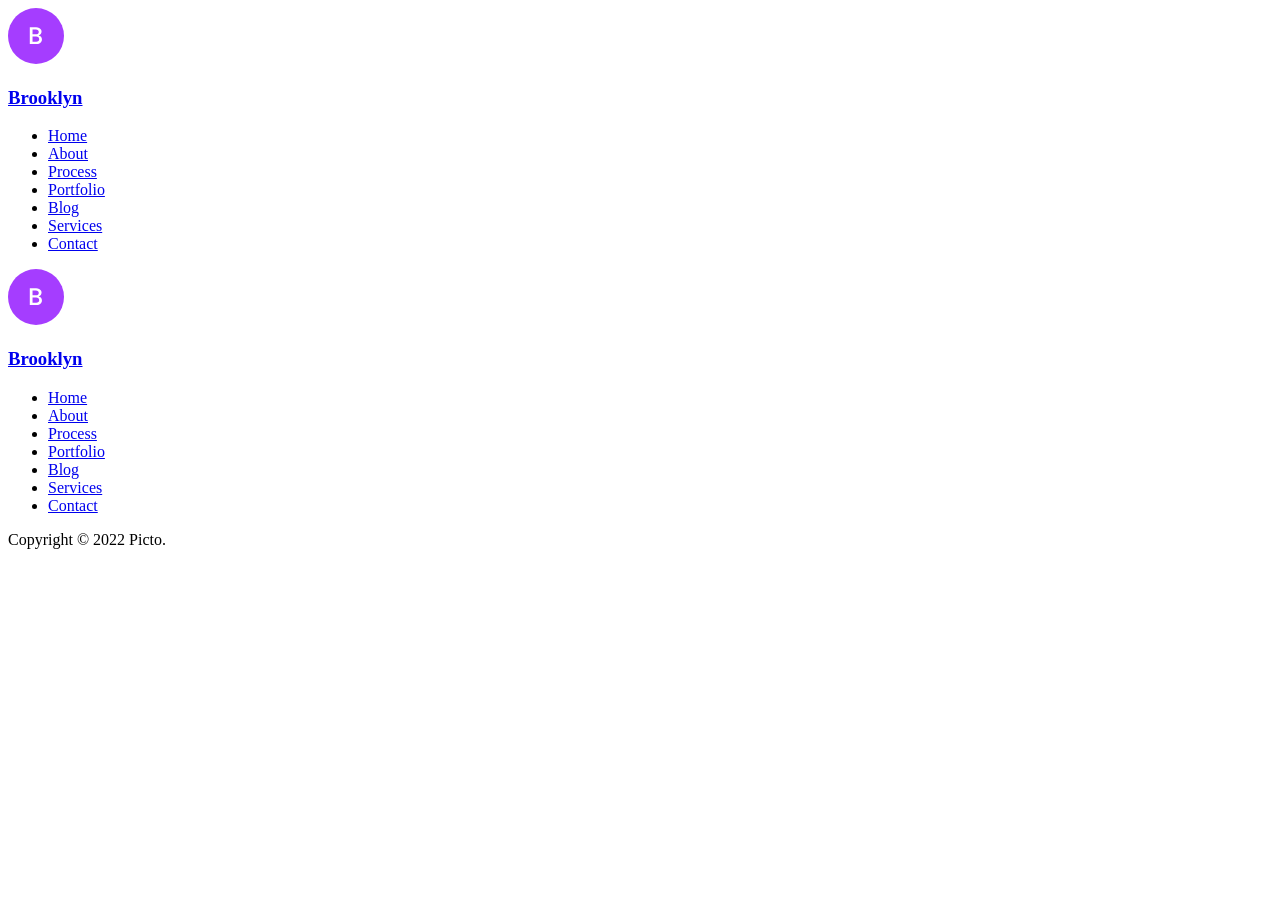
==== index.html @ 876b1310 "first commit" ====
<!DOCTYPE html>
<html lang="en">
<head>
  <meta charset="UTF-8">
  <meta name="viewport" content="width=device-width, initial-scale=1.0">
  <title>Document</title>
  <link rel="stylesheet" href="css/index.min.css">
</head>
<body>
  <header class="header">
  <div class="container">
    <div class="header__inner">
      <a class="logo" href="#">
        <img class="logo__img" src="images/logo.svg" alt="logo">
        <h3 class="logo__text">Brooklyn</h3>
      </a>
      <nav class="menu">
        <ul class="menu__list">

          <li class="menu__list-item"><a class="menu__list-link" href="#">Home</a>
          </li>
          <li class="menu__list-item"><a class="menu__list-link" href="#">About</a>
          </li>
          <li class="menu__list-item"><a class="menu__list-link" href="#">Process</a>
          </li>
          <li class="menu__list-item"><a class="menu__list-link" href="#">Portfolio</a>
          </li>
          <li class="menu__list-item"><a class="menu__list-link" href="#">Blog</a>
          </li>
          <li class="menu__list-item"><a class="menu__list-link" href="#">Services</a>
          </li>
          <li class="menu__list-item"><a class="menu__list-link" href="#">Contact</a>
          </li>
        </ul>
      </nav>

    </div>
  </div>
</header>
  <main>

  </main>

  <footer class="footer">
  <div class="container">
    <div class="footer__inner">
      <a class="logo" href="#">
        <img class="logo__img" src="images/logo.svg" alt="logo">
        <h3 class="logo__text">Brooklyn</h3>
      </a>
      <nav class="footer-menu">
        <!-- <button class="menu__btn">
            <span></span>
          </button> -->
        <ul class="footer-menu__list">
          <li class="footer-menu__list-item"><a class="footer-menu__list-link" href="#">Home</a>
          </li>
          <li class="footer-menu__list-item"><a class="footer-menu__list-link" href="#">About</a>
          </li>
          <li class="footer-menu__list-item"><a class="footer-menu__list-link" href="#">Process</a>
          </li>
          <li class="footer-menu__list-item"><a class="footer-menu__list-link" href="#">Portfolio</a>
          </li>
          <li class="footer-menu__list-item"><a class="footer-menu__list-link" href="#">Blog</a>
          </li>
          <li class="footer-menu__list-item"><a class="footer-menu__list-link" href="#">Services</a>
          </li>
          <li class="footer-menu__list-item"><a class="footer-menu__list-link" href="#">Contact</a>
          </li>
        </ul>
      </nav>
      <div class="user-nav">
        Copyright © 2022 Picto.
      </div>
    </div>
  </div>
</footer>

  <script src="js/main.min.js"></script>
</body>
</html>
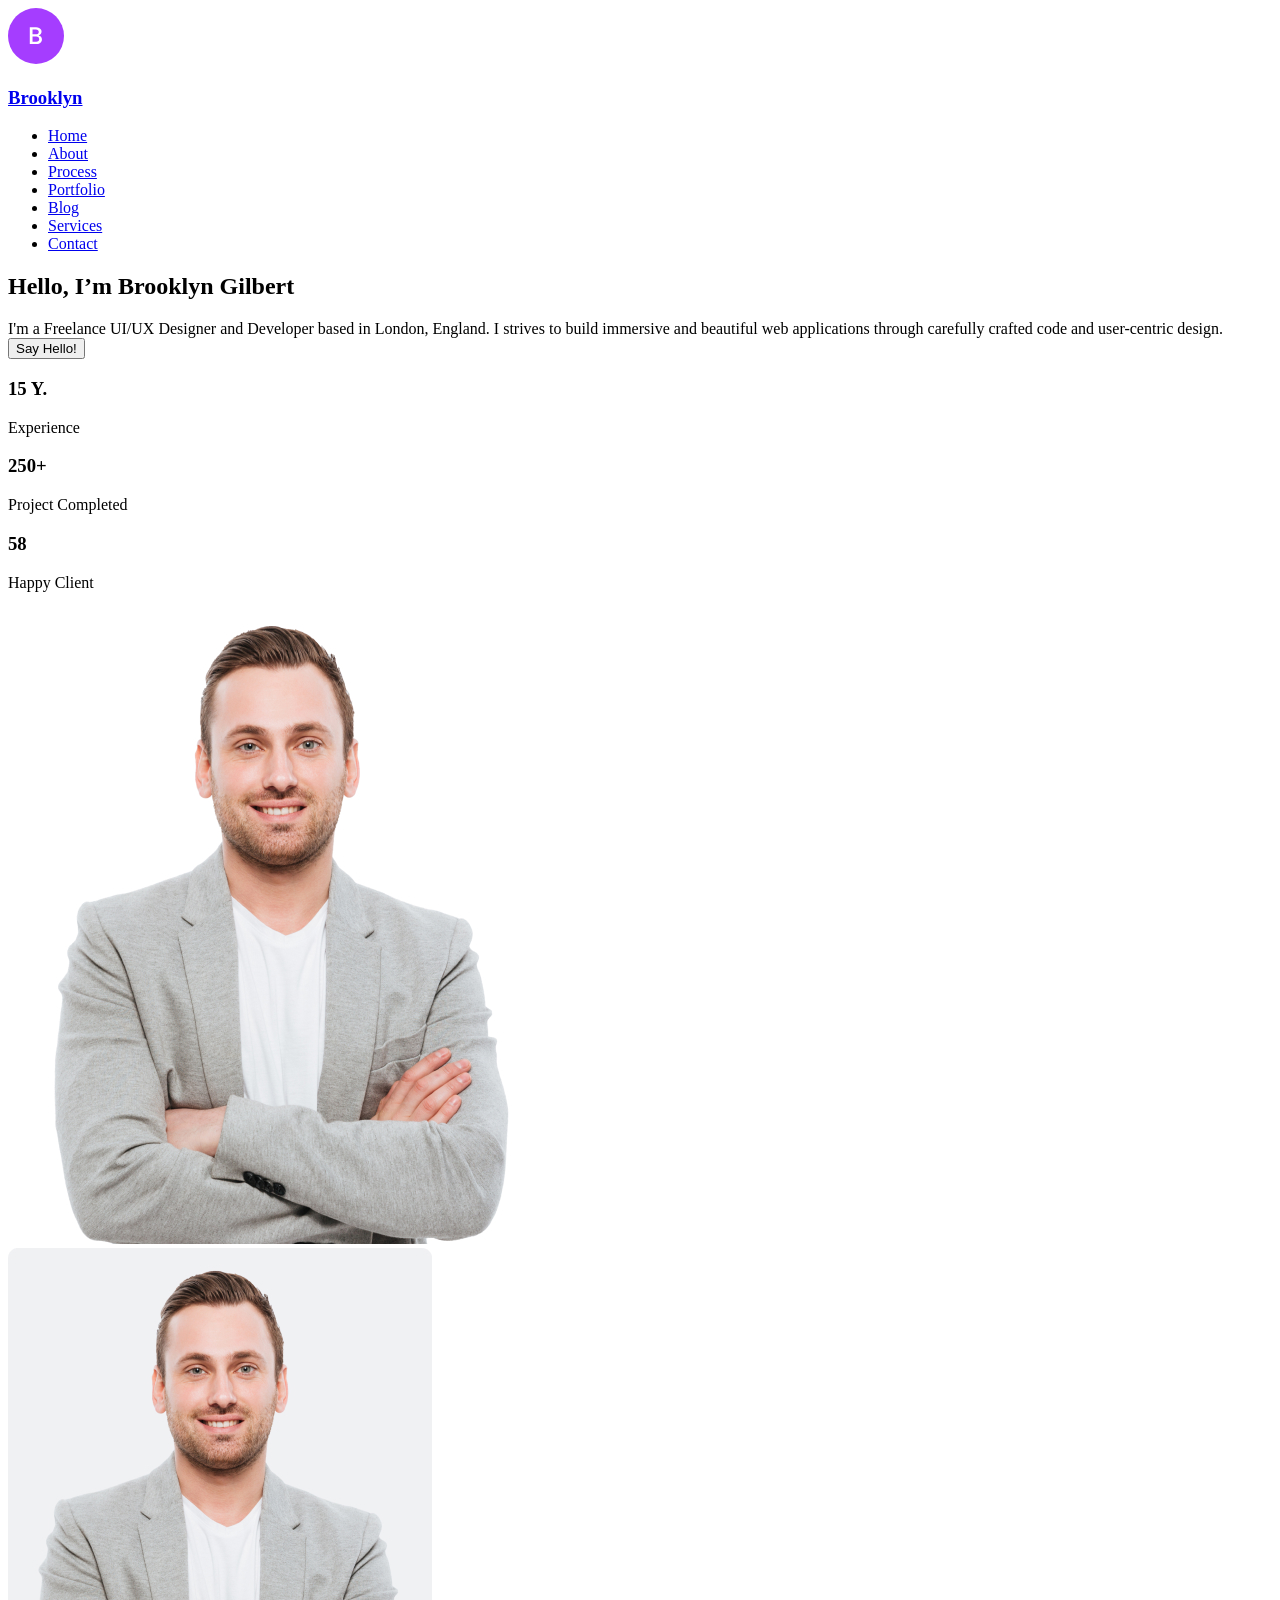
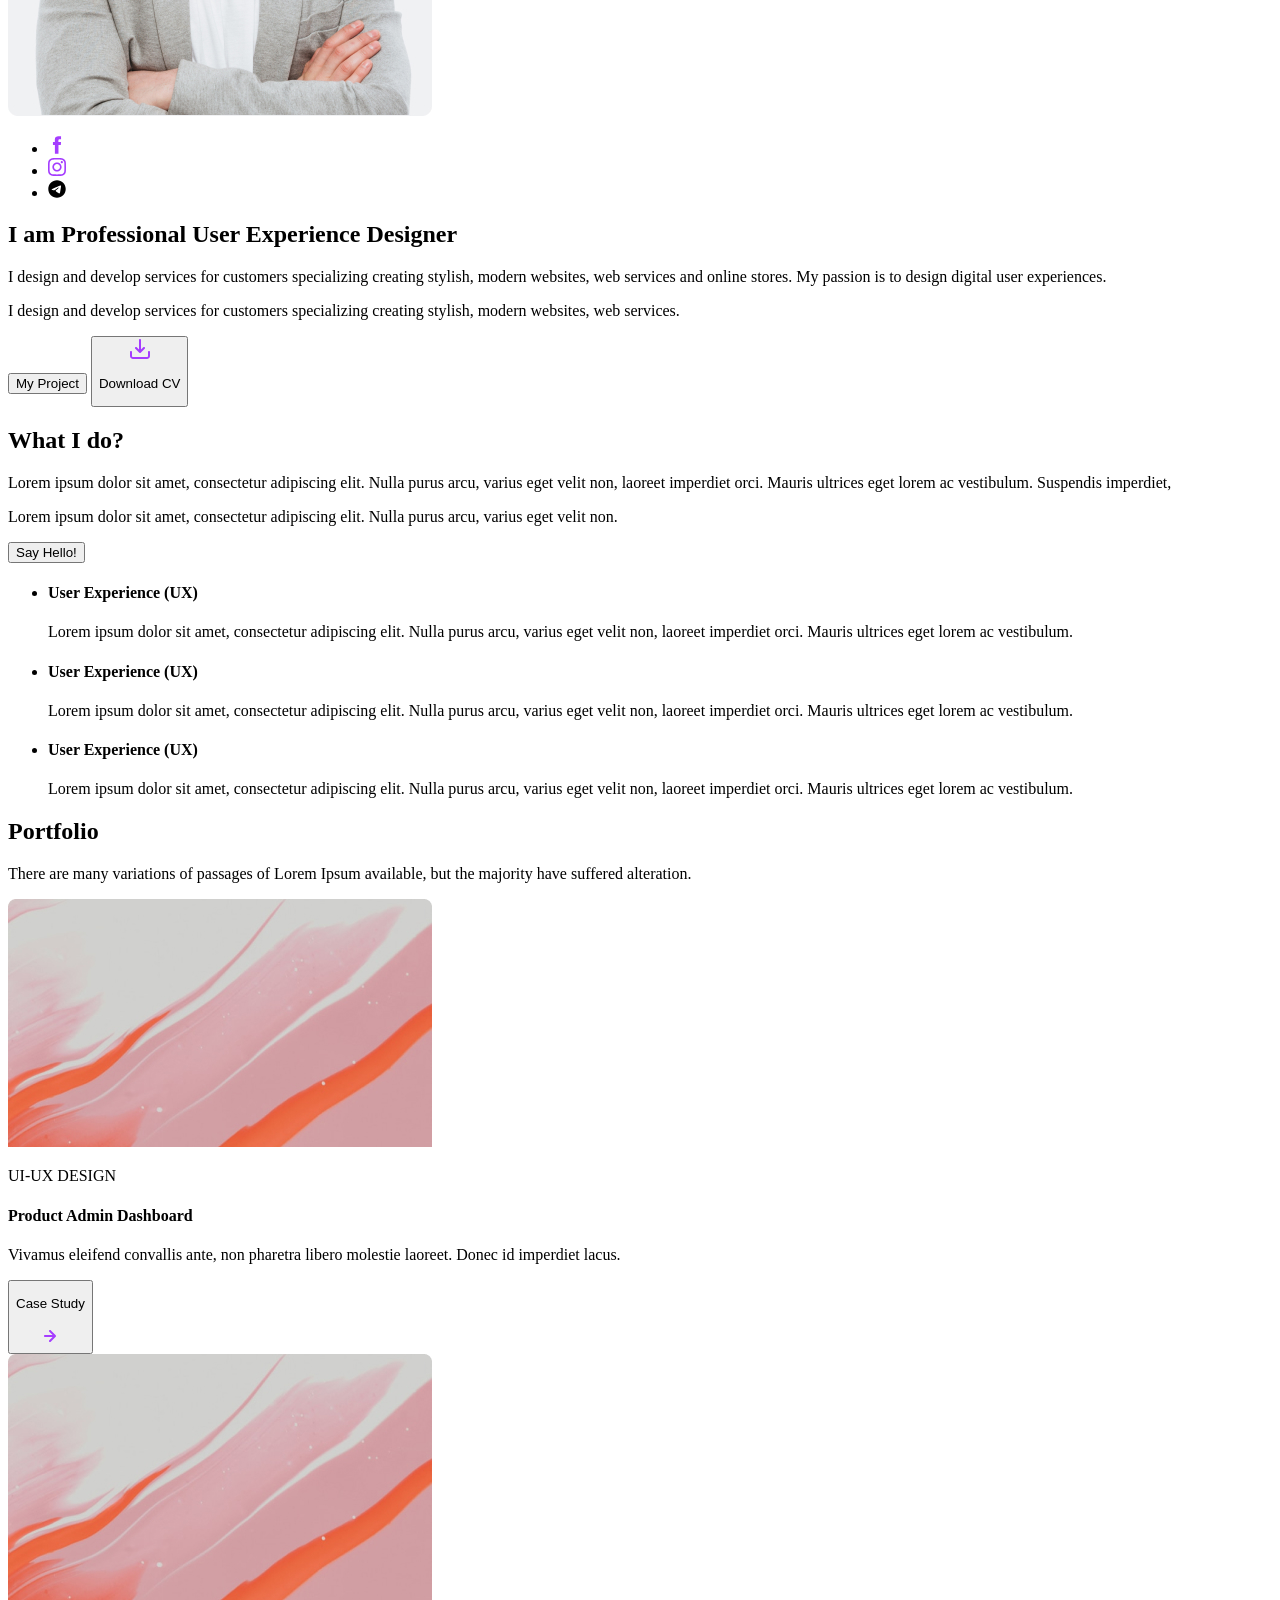
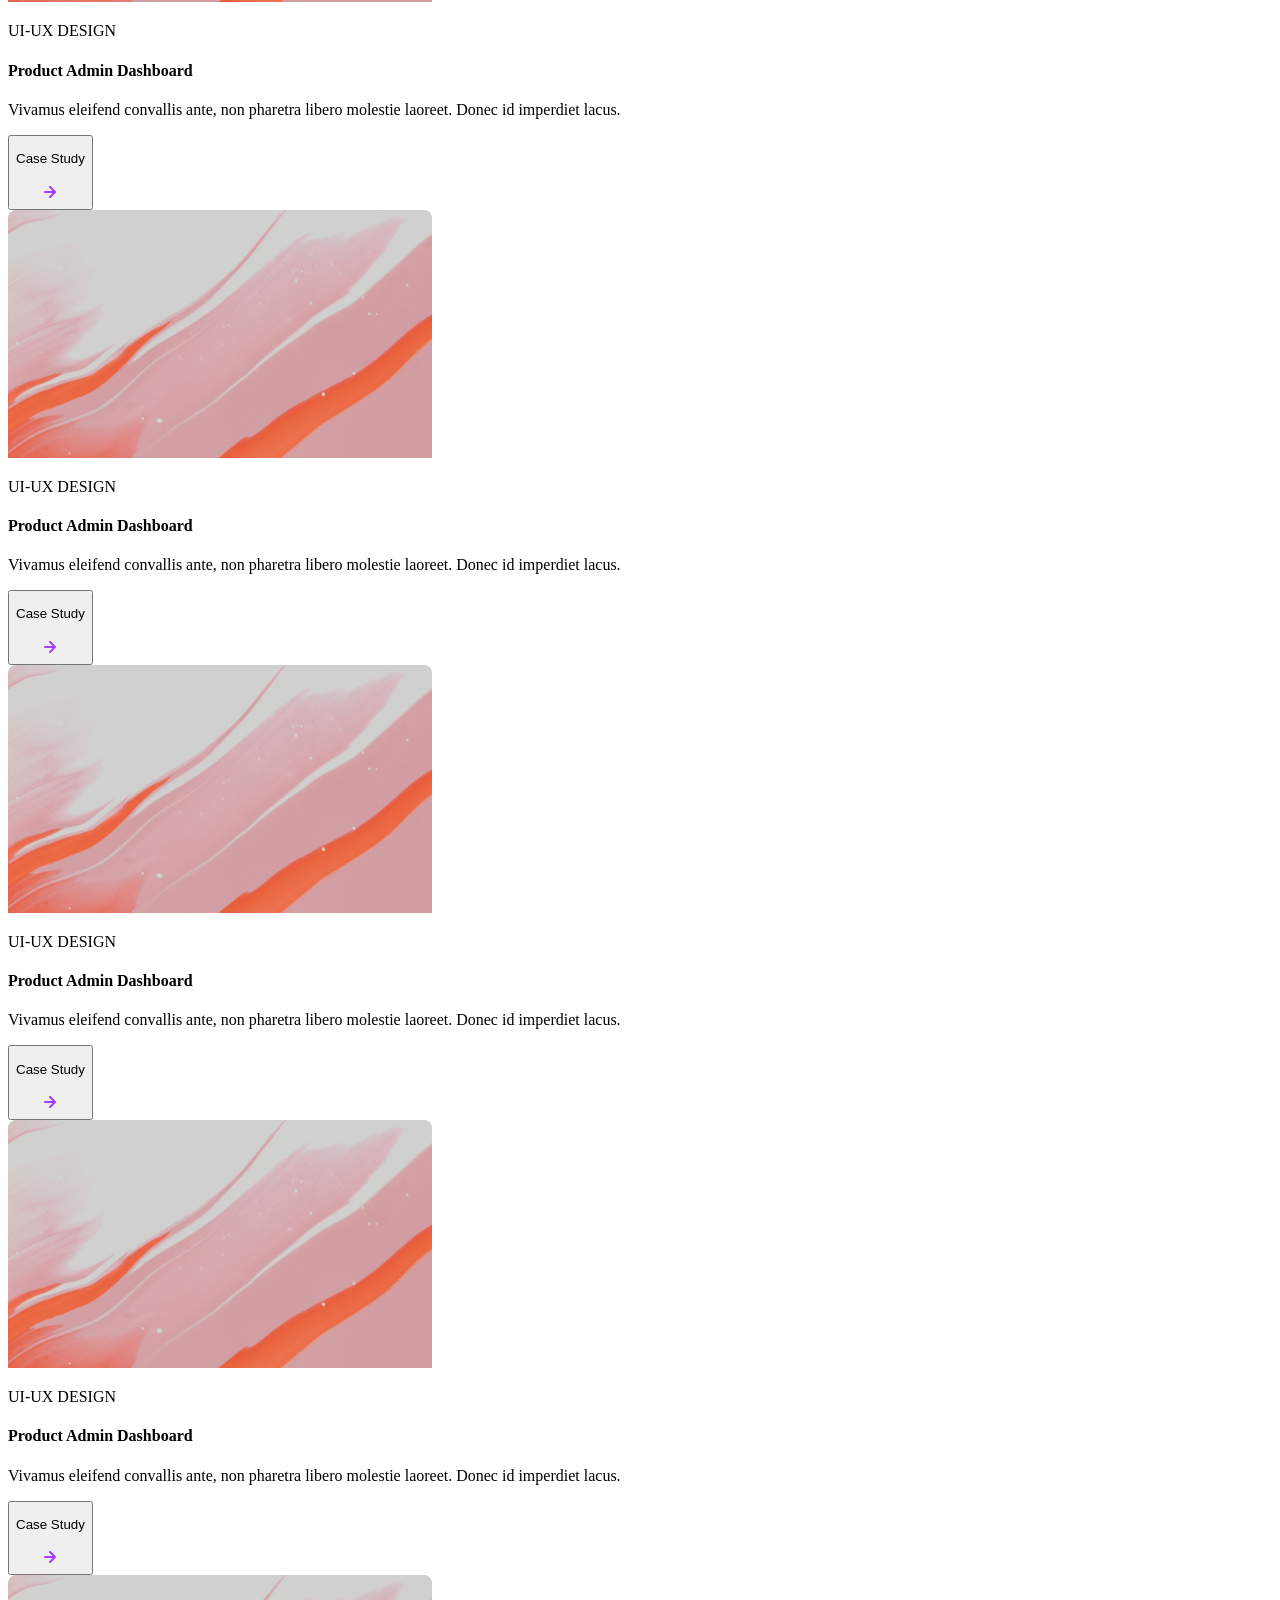
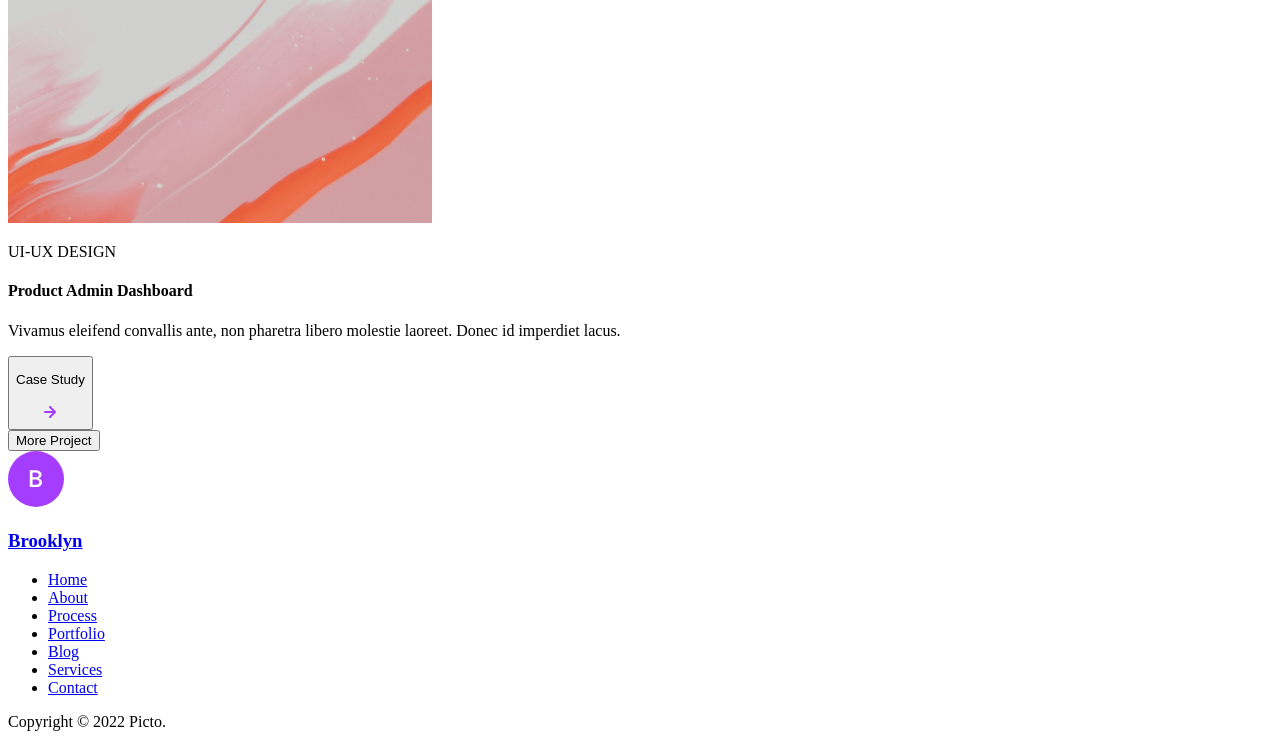
==== commit 990a56e7: "add services + portfolio" ====
--- a/index.html
+++ b/index.html
@@ -4,9 +4,10 @@
   <meta charset="UTF-8">
   <meta name="viewport" content="width=device-width, initial-scale=1.0">
   <title>Document</title>
+  <link rel="stylesheet" href="css/style.min.css">
   <link rel="stylesheet" href="css/index.min.css">
-</head>
-<body>
+</head> 
+<body>    
   <header class="header">
   <div class="container">
     <div class="header__inner">
@@ -38,9 +39,219 @@
   </div>
 </header>
   <main>
-
-  </main>
-
+  
+  <section class="home">
+  <div class="container">
+    <div class="home-inner">
+      <div class="home__text">
+        <h1 class="home__text-author">Hello, I’m
+          Brooklyn Gilbert</h1>
+        <div class="home__text-desc">I'm a Freelance UI/UX Designer and Developer based in London, England. I strives to build
+          immersive and beautiful web
+          applications through carefully crafted code and user-centric design.</div>
+        <button class="home__text-btn">Say Hello!</button>
+        <div class="home__text-info">
+          <div class="home__text-info-item">
+            <h3>15 Y.</h3>
+            <p>Experience</p>
+          </div>
+          <div class="home__text-info-item">
+            <h3>250+</h3>
+            <p>Project Completed</p>
+          </div>
+          <div class="home__text-info-item">
+            <h3>58</h3>
+            <p>Happy Client</p>
+          </div>
+        </div>
+      </div>
+      <div class="home__img">
+        <img class="home__img-auth" src="../../images/author.jpg" alt="author">
+      </div>
+    </div>
+  </div>
+</section>
+  <section class="about">
+  <div class="container">
+    <div class="about-inner">
+      <div class="about-inner__img">
+        <img src="../../images/author2.jpg" alt="author" class="about-inner__img-author">
+        <ul class="about-inner__img-social">
+          <li class="about-inner__social-item">
+            <a class="about-inner__social-link" href="#">
+              <svg width="18" height="18" viewBox="0 0 10 20" fill="none" xmlns="http://www.w3.org/2000/svg">
+              <path
+                d="M9.4866 0.25H6.42996C4.61604 0.25 2.59845 1.02784 2.59845 3.70863C2.60731 4.64273 2.59845 5.53731 2.59845 6.54411H0.5V9.94872H2.66339V19.75H6.63873V9.88404H9.2626L9.5 6.53456H6.57023C6.57023 6.53456 6.57679 5.04457 6.57023 4.61187C6.57023 3.55248 7.65141 3.61314 7.71645 3.61314C8.23094 3.61314 9.2313 3.61467 9.4881 3.61314V0.25H9.4866Z"
+                fill="#A53DFF" />
+              </svg>
+            </a>
+          </li>
+          <li class="about-inner__social-item">
+            <a class="about-inner__social-link" href="#">
+              <svg width="18" height="18" viewBox="0 0 18 18" fill="none" xmlns="http://www.w3.org/2000/svg">
+                <g clip-path="url(#clip0_1364_467)">
+                  <path
+                    d="M6.00049 9C6.00049 7.34321 7.34322 5.99976 9 5.99976C10.6568 5.99976 12.0002 7.34321 12.0002 9C12.0002 10.6568 10.6568 12.0002 9 12.0002C7.34322 12.0002 6.00049 10.6568 6.00049 9ZM4.37859 9C4.37859 11.5524 6.44758 13.6214 9 13.6214C11.5524 13.6214 13.6214 11.5524 13.6214 9C13.6214 6.44758 11.5524 4.37859 9 4.37859C6.44758 4.37859 4.37859 6.44758 4.37859 9ZM12.7243 4.1954C12.7243 4.79152 13.2078 5.27569 13.8046 5.27569C14.4007 5.27569 14.8849 4.79152 14.8849 4.1954C14.8849 3.59927 14.4015 3.11583 13.8046 3.11583C13.2078 3.11583 12.7243 3.59927 12.7243 4.1954ZM5.36365 16.3258C4.48619 16.2858 4.00929 16.1397 3.69233 16.0161C3.27213 15.8525 2.97262 15.6577 2.65711 15.3429C2.34233 15.0281 2.14677 14.7286 1.98393 14.3084C1.86034 13.9914 1.71422 13.5145 1.67423 12.6371C1.63061 11.6884 1.62189 11.4034 1.62189 9C1.62189 6.59661 1.63134 6.31236 1.67423 5.36292C1.71422 4.48546 1.86107 4.00929 1.98393 3.6916C2.1475 3.27141 2.34233 2.97189 2.65711 2.65638C2.97189 2.3416 3.27141 2.14604 3.69233 1.9832C4.00929 1.85961 4.48619 1.71349 5.36365 1.67351C6.31236 1.62989 6.59733 1.62116 9 1.62116C11.4034 1.62116 11.6876 1.63061 12.6371 1.67351C13.5145 1.71349 13.9907 1.86034 14.3084 1.9832C14.7286 2.14604 15.0281 2.3416 15.3436 2.65638C15.6584 2.97116 15.8532 3.27141 16.0168 3.6916C16.1404 4.00856 16.2865 4.48546 16.3265 5.36292C16.3701 6.31236 16.3788 6.59661 16.3788 9C16.3788 11.4027 16.3701 11.6876 16.3265 12.6371C16.2865 13.5145 16.1397 13.9914 16.0168 14.3084C15.8532 14.7286 15.6584 15.0281 15.3436 15.3429C15.0288 15.6577 14.7286 15.8525 14.3084 16.0161C13.9914 16.1397 13.5145 16.2858 12.6371 16.3258C11.6884 16.3694 11.4034 16.3781 9 16.3781C6.59733 16.3781 6.31236 16.3694 5.36365 16.3258V16.3258ZM5.2895 0.0545234C4.33134 0.0981422 3.67706 0.250081 3.10493 0.472536C2.51317 0.702262 2.01155 1.0105 1.51066 1.51066C1.0105 2.01082 0.702262 2.51244 0.472536 3.10493C0.250081 3.67706 0.0981422 4.33134 0.0545234 5.2895C0.0101777 6.24911 0 6.5559 0 9C0 11.4441 0.0101777 11.7509 0.0545234 12.7105C0.0981422 13.6687 0.250081 14.3229 0.472536 14.8951C0.702262 15.4868 1.00977 15.9892 1.51066 16.4893C2.01082 16.9895 2.51244 17.297 3.10493 17.5275C3.67779 17.7499 4.33134 17.9019 5.2895 17.9455C6.24984 17.9891 6.5559 18 9 18C11.4448 18 11.7509 17.9898 12.7105 17.9455C13.6687 17.9019 14.3229 17.7499 14.8951 17.5275C15.4868 17.297 15.9884 16.9895 16.4893 16.4893C16.9895 15.9892 17.297 15.4868 17.5275 14.8951C17.7499 14.3229 17.9026 13.6687 17.9455 12.7105C17.9891 11.7502 17.9993 11.4441 17.9993 9C17.9993 6.5559 17.9891 6.24911 17.9455 5.2895C17.9019 4.33134 17.7499 3.67706 17.5275 3.10493C17.297 2.51317 16.9895 2.01155 16.4893 1.51066C15.9892 1.0105 15.4868 0.702262 14.8958 0.472536C14.3229 0.250081 13.6687 0.0974152 12.7112 0.0545234C11.7516 0.0109047 11.4448 0 9.00073 0C6.5559 0 6.24984 0.0101777 5.2895 0.0545234"
+                    fill="#A53DFF" />
+                </g>
+                <defs>
+                  <clipPath id="clip0_1364_467">
+                    <rect width="18" height="18" fill="white" />
+                  </clipPath>
+                </defs>
+              </svg>
+
+            </a>
+          </li>
+          <li class="about-inner__social-item">
+            <a class="about-inner__social-link" href="#">
+              <svg xmlns="http://www.w3.org/2000/svg" height="18" width="18"
+                viewBox="0 0 496 512">
+                <path
+                  d="M248 8C111 8 0 119 0 256S111 504 248 504 496 393 496 256 385 8 248 8zM363 176.7c-3.7 39.2-19.9 134.4-28.1 178.3-3.5 18.6-10.3 24.8-16.9 25.4-14.4 1.3-25.3-9.5-39.3-18.7-21.8-14.3-34.2-23.2-55.3-37.2-24.5-16.1-8.6-25 5.3-39.5 3.7-3.8 67.1-61.5 68.3-66.7 .2-.7 .3-3.1-1.2-4.4s-3.6-.8-5.1-.5q-3.3 .7-104.6 69.1-14.8 10.2-26.9 9.9c-8.9-.2-25.9-5-38.6-9.1-15.5-5-27.9-7.7-26.8-16.3q.8-6.7 18.5-13.7 108.4-47.2 144.6-62.3c68.9-28.6 83.2-33.6 92.5-33.8 2.1 0 6.6 .5 9.6 2.9a10.5 10.5 0 0 1 3.5 6.7A43.8 43.8 0 0 1 363 176.7z" />
+              </svg>
+            </a>
+          </li>
+        </ul>
+      </div>
+      <div class="about-inner__text">
+        <h2 class="about-inner__text-title">I am Professional User Experience Designer</h2> 
+        <div class="about-inner__text-desc"><p>I design and develop services for customers specializing creating stylish, modern websites, web services and online
+        stores. My passion is to design digital user experiences.</p>
+        <p>I design and develop services for customers specializing creating stylish, modern websites, web services.</p></div>
+        <div class="about-inner__text-bts">
+          <button class="home__text-btn">My Project</button>
+          <button class="about-inner__text-btn"><img src="../../images/icon/download.svg" alt="download"> <p>Download CV</p></button>
+        </div>
+      </div>
+      
+
+
+    </div>
+  </div>
+</section>
+  <section class="services">
+  <div class="container">
+    <div class="services-inner">
+      <div class="services-inner__ido">
+        <h2 class="about-inner__text-title">What I do?</h2>
+        <div class="about-inner__text-desc">
+          <p>Lorem ipsum dolor sit amet, consectetur adipiscing elit. Nulla purus arcu, varius eget velit non, laoreet imperdiet
+          orci. Mauris ultrices eget lorem ac vestibulum. Suspendis imperdiet,</p>
+          <p>Lorem ipsum dolor sit amet, consectetur adipiscing elit. Nulla purus arcu, varius eget velit non.</p>
+          <button class="home__text-btn">Say Hello!</button>
+        </div>
+      </div>
+      <ul class="services-inner__offers">
+        <li class="services-inner__offers-item">
+          <h4 class="services-inner__offers-title">User Experience (UX)</h4>
+          <p class="services-inner__offers-desc">Lorem ipsum dolor sit amet, consectetur adipiscing elit. Nulla purus arcu, varius eget velit non, laoreet imperdiet
+          orci. Mauris ultrices eget lorem ac vestibulum.</p>
+        </li>
+        <li class="services-inner__offers-item">
+          <h4 class="services-inner__offers-title">User Experience (UX)</h4>
+          <p class="services-inner__offers-desc">Lorem ipsum dolor sit amet, consectetur adipiscing elit. Nulla purus arcu, varius eget velit non, laoreet imperdiet
+          orci. Mauris ultrices eget lorem ac vestibulum.</p>
+        </li>
+        <li class="services-inner__offers-item">
+          <h4 class="services-inner__offers-title">User Experience (UX)</h4>
+          <p class="services-inner__offers-desc">Lorem ipsum dolor sit amet, consectetur adipiscing elit. Nulla purus arcu, varius eget velit non, laoreet imperdiet
+          orci. Mauris ultrices eget lorem ac vestibulum.</p>
+        </li>
+      </ul>
+    </div>
+  </div>
+</section>
+  <section class="portfolio">
+  <div class="container">
+    <div class="portfolio-inner">
+      <h2 class="portfolio-inner__title about-inner__text-title">Portfolio</h2>
+      <p class="portfolio-inner__desc about-inner__text-desc">There are many variations of passages of Lorem Ipsum available,
+      but the majority have suffered alteration.</p>
+      <div class="portfolio-inner__items">
+        <div class="portfolio-inner__item">
+          <img class="portfolio-inner__item-img" src="../../images/portfolio.jpg" alt="portfolio" >
+          <div class="portfolio-inner__item-text">
+            <p class="portfolio-inner__item-sub">UI-UX DESIGN</p>
+            <h4 class="portfolio-inner__item-title">Product Admin Dashboard</h4>
+            <p class="portfolio-inner__item-desc">Vivamus eleifend convallis ante, non pharetra libero molestie laoreet. Donec id imperdiet lacus.</p>
+            <button class="about-inner__text-btn portfolio-inner__item-btn">
+              <p>Case Study</p>
+              <img src="../../images/icon/right_arrow.svg" alt="download">
+            </button>
+
+            
+          </div>
+        </div>
+        <div class="portfolio-inner__item">
+          <img class="portfolio-inner__item-img" src="../../images/portfolio.jpg" alt="portfolio" >
+          <div class="portfolio-inner__item-text">
+            <p class="portfolio-inner__item-sub">UI-UX DESIGN</p>
+            <h4 class="portfolio-inner__item-title">Product Admin Dashboard</h4>
+            <p class="portfolio-inner__item-desc">Vivamus eleifend convallis ante, non pharetra libero molestie laoreet. Donec id imperdiet lacus.</p>
+            <button class="about-inner__text-btn portfolio-inner__item-btn">
+              <p>Case Study</p>
+              <img src="../../images/icon/right_arrow.svg" alt="download">
+            </button>
+
+            
+          </div>
+        </div>
+        <div class="portfolio-inner__item">
+          <img class="portfolio-inner__item-img" src="../../images/portfolio.jpg" alt="portfolio" >
+          <div class="portfolio-inner__item-text">
+            <p class="portfolio-inner__item-sub">UI-UX DESIGN</p>
+            <h4 class="portfolio-inner__item-title">Product Admin Dashboard</h4>
+            <p class="portfolio-inner__item-desc">Vivamus eleifend convallis ante, non pharetra libero molestie laoreet. Donec id imperdiet lacus.</p>
+            <button class="about-inner__text-btn portfolio-inner__item-btn">
+              <p>Case Study</p>
+              <img src="../../images/icon/right_arrow.svg" alt="download">
+            </button>    
+          </div>
+        </div>
+        <div class="portfolio-inner__item">
+          <img class="portfolio-inner__item-img" src="../../images/portfolio.jpg" alt="portfolio" >
+          <div class="portfolio-inner__item-text">
+            <p class="portfolio-inner__item-sub">UI-UX DESIGN</p>
+            <h4 class="portfolio-inner__item-title">Product Admin Dashboard</h4>
+            <p class="portfolio-inner__item-desc">Vivamus eleifend convallis ante, non pharetra libero molestie laoreet. Donec id imperdiet lacus.</p>
+            <button class="about-inner__text-btn portfolio-inner__item-btn">
+              <p>Case Study</p>
+              <img src="../../images/icon/right_arrow.svg" alt="download">
+            </button>    
+          </div>
+        </div>
+        <div class="portfolio-inner__item">
+          <img class="portfolio-inner__item-img" src="../../images/portfolio.jpg" alt="portfolio" >
+          <div class="portfolio-inner__item-text">
+            <p class="portfolio-inner__item-sub">UI-UX DESIGN</p>
+            <h4 class="portfolio-inner__item-title">Product Admin Dashboard</h4>
+            <p class="portfolio-inner__item-desc">Vivamus eleifend convallis ante, non pharetra libero molestie laoreet. Donec id imperdiet lacus.</p>
+            <button class="about-inner__text-btn portfolio-inner__item-btn">
+              <p>Case Study</p>
+              <img src="../../images/icon/right_arrow.svg" alt="download">
+            </button>    
+          </div>
+        </div>
+        <div class="portfolio-inner__item">
+          <img class="portfolio-inner__item-img" src="../../images/portfolio.jpg" alt="portfolio" >
+          <div class="portfolio-inner__item-text">
+            <p class="portfolio-inner__item-sub">UI-UX DESIGN</p>
+            <h4 class="portfolio-inner__item-title">Product Admin Dashboard</h4>
+            <p class="portfolio-inner__item-desc">Vivamus eleifend convallis ante, non pharetra libero molestie laoreet. Donec id imperdiet lacus.</p>
+            <button class="about-inner__text-btn portfolio-inner__item-btn">
+              <p>Case Study</p>
+              <img src="../../images/icon/right_arrow.svg" alt="download">
+            </button>    
+          </div>
+        </div>
+      </div>
+      <button class="home__text-btn">More Project</button>
+    </div>
+  </div>
+</section>
+     
+  </main> 
   <footer class="footer">
   <div class="container">
     <div class="footer__inner">
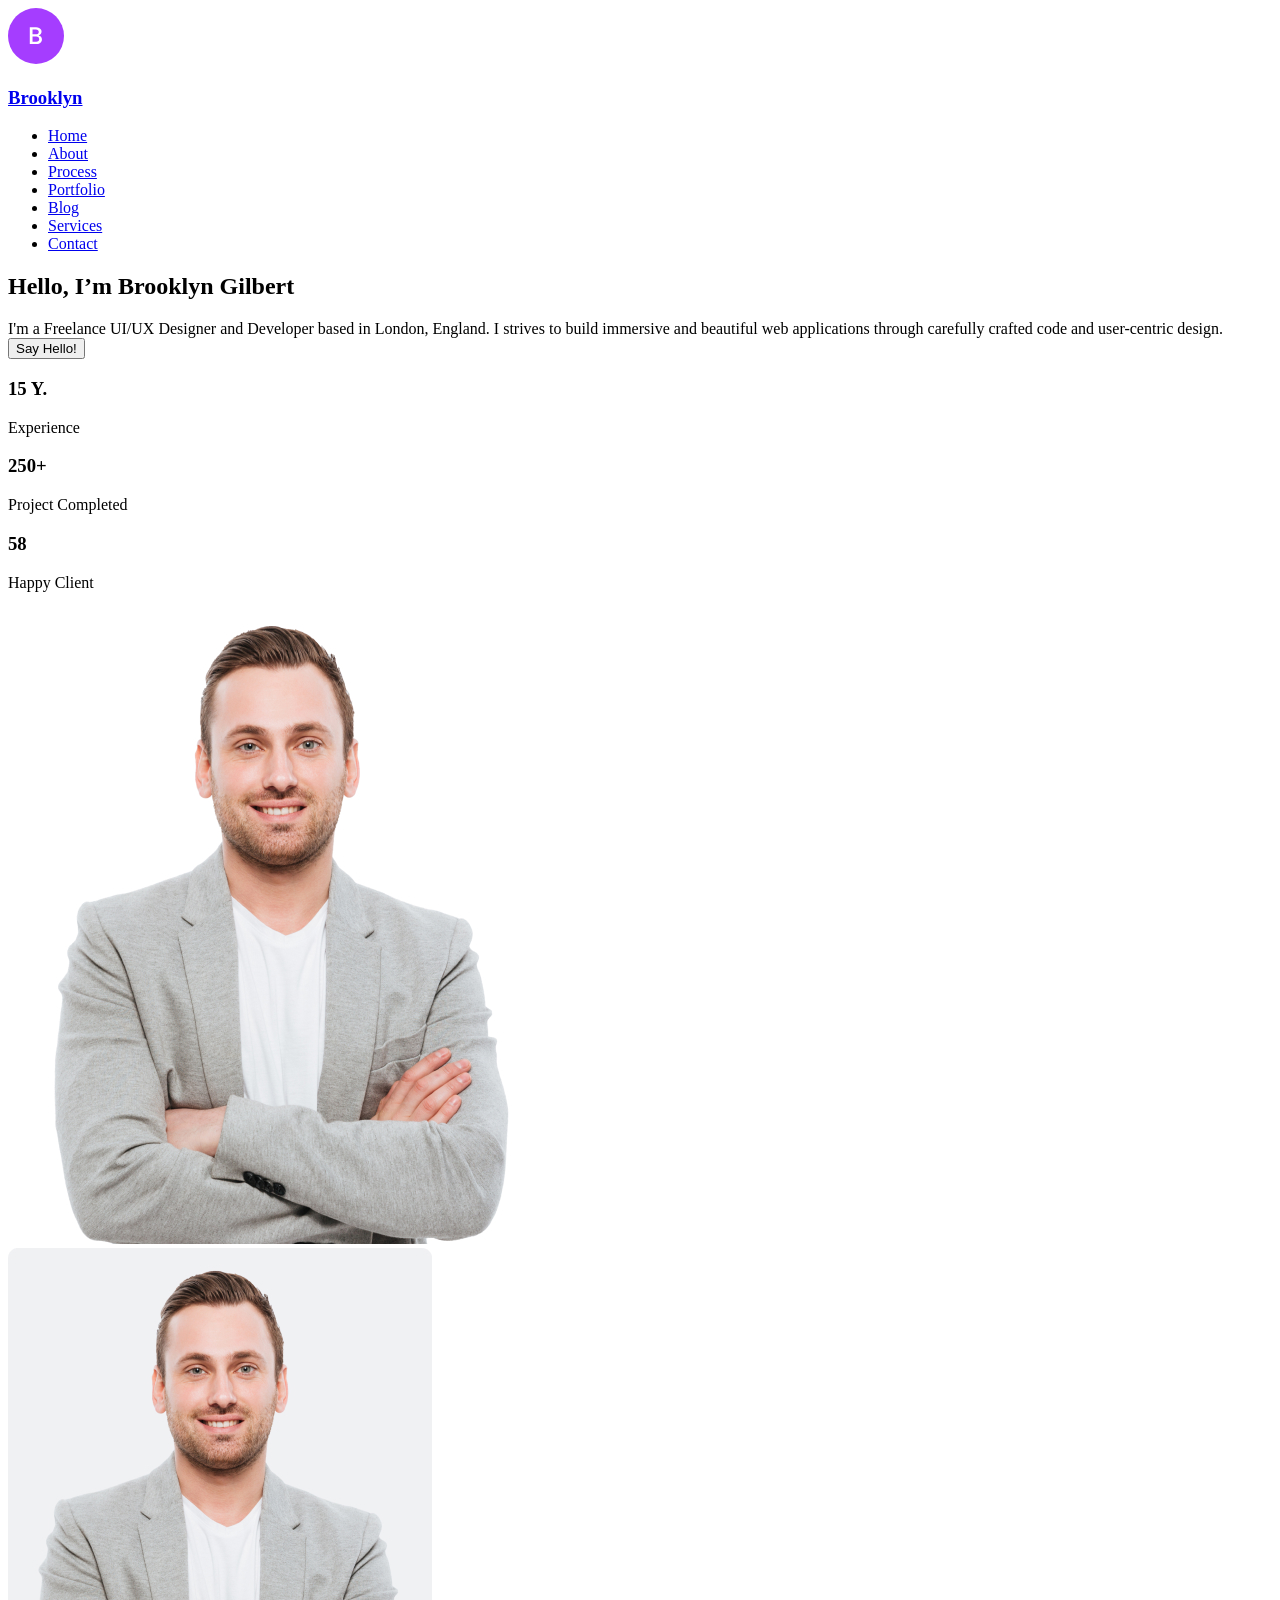
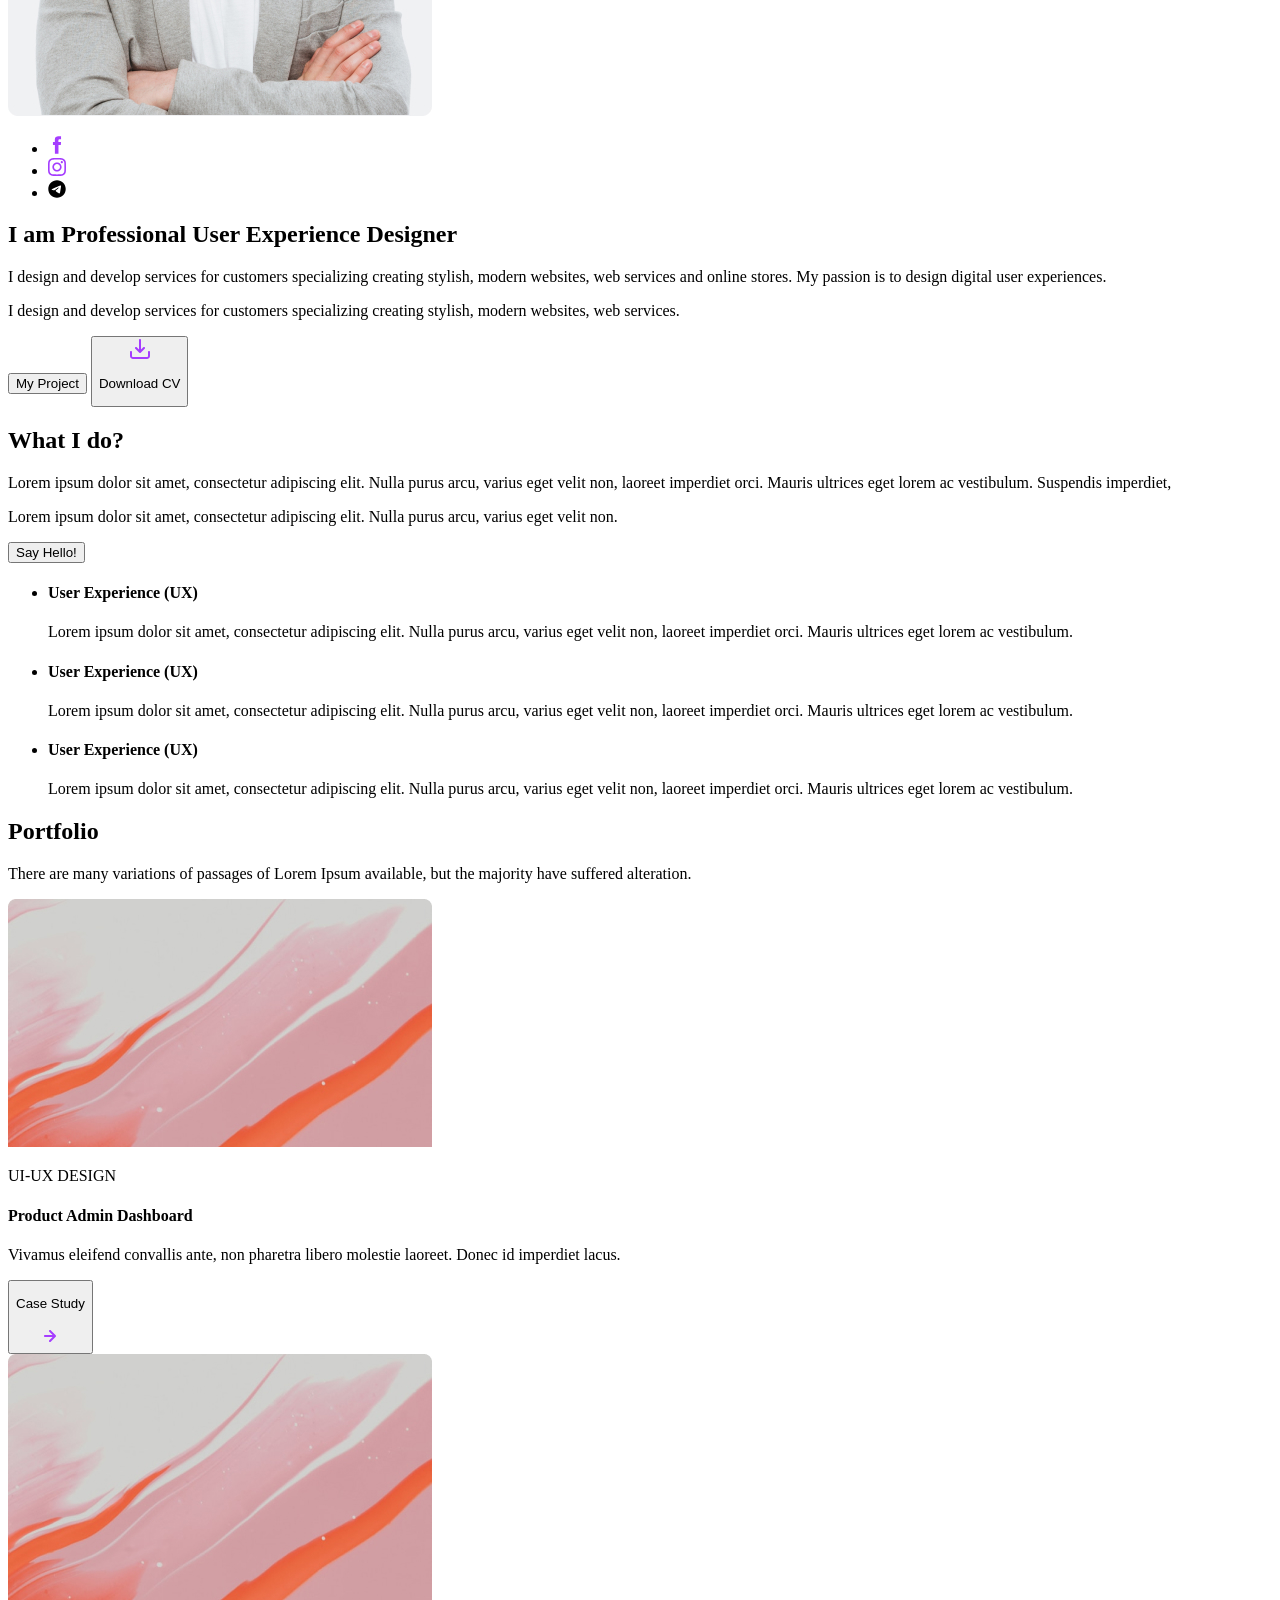
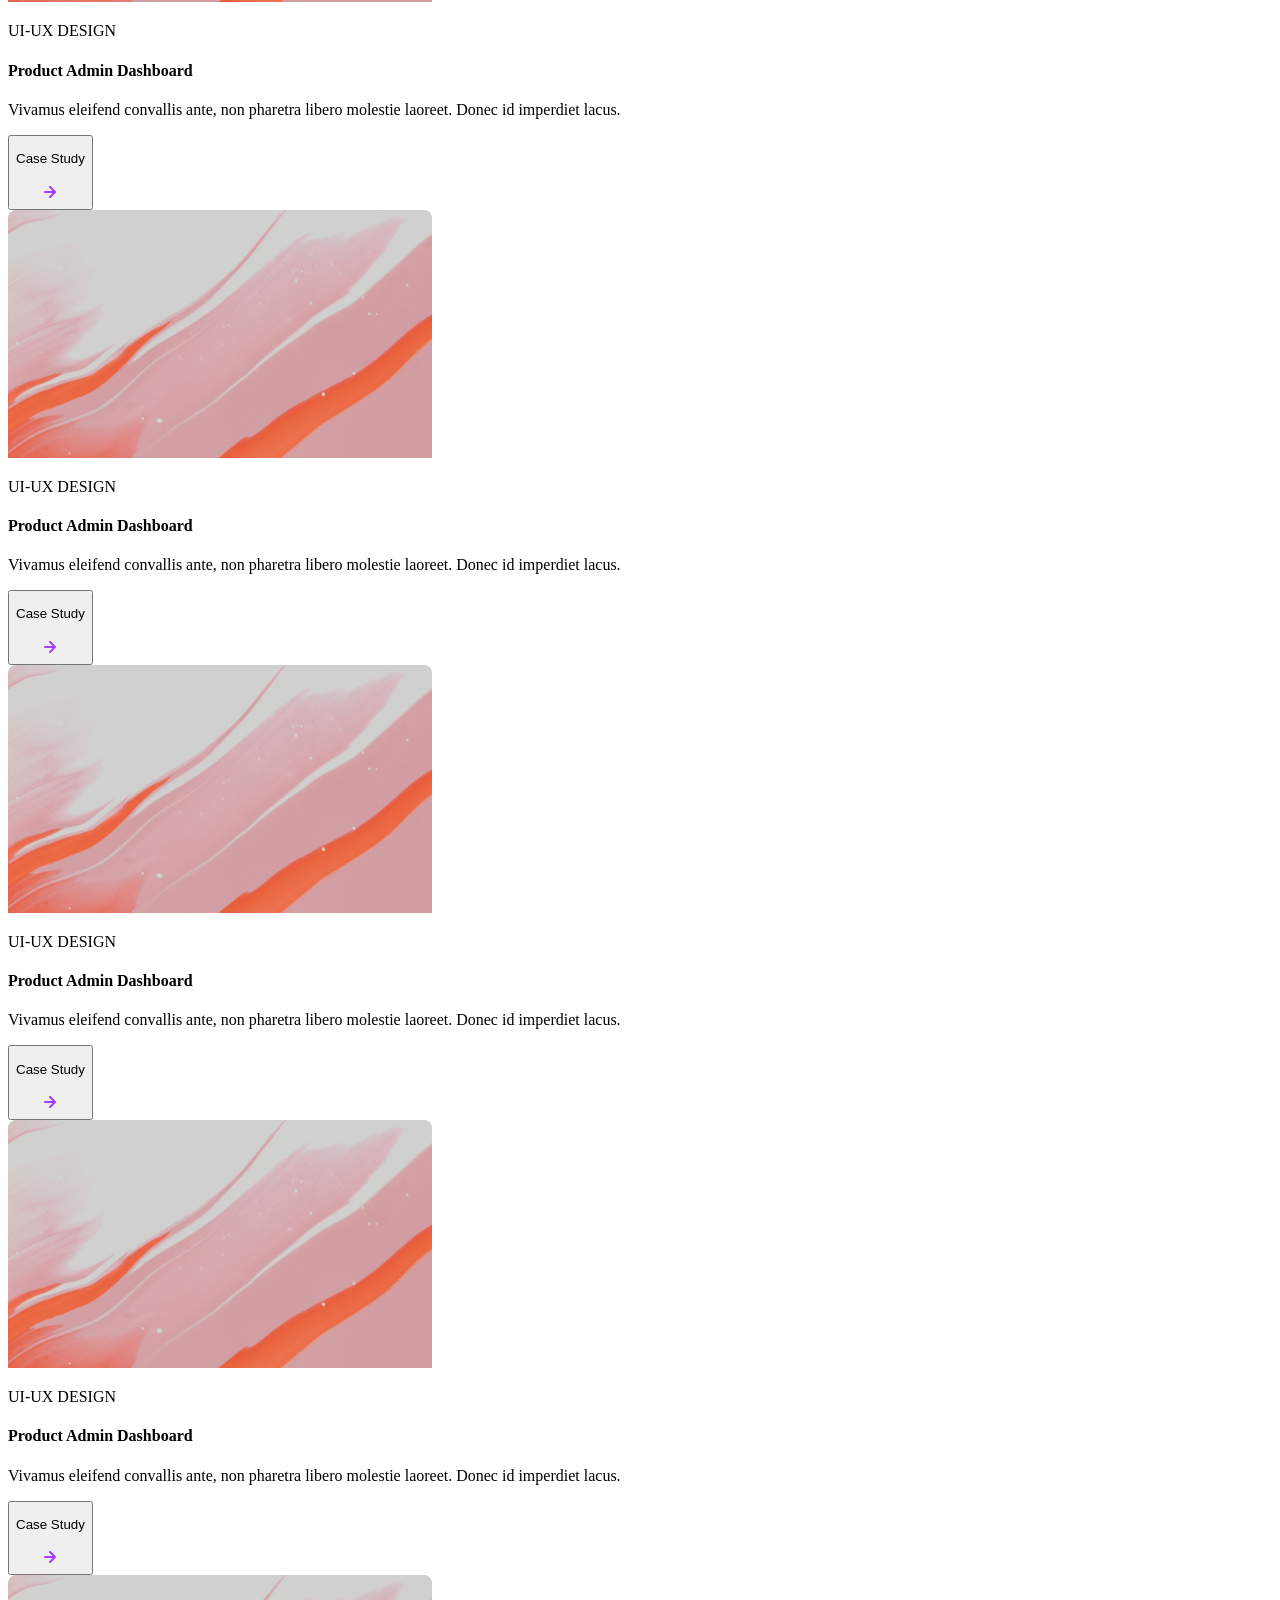
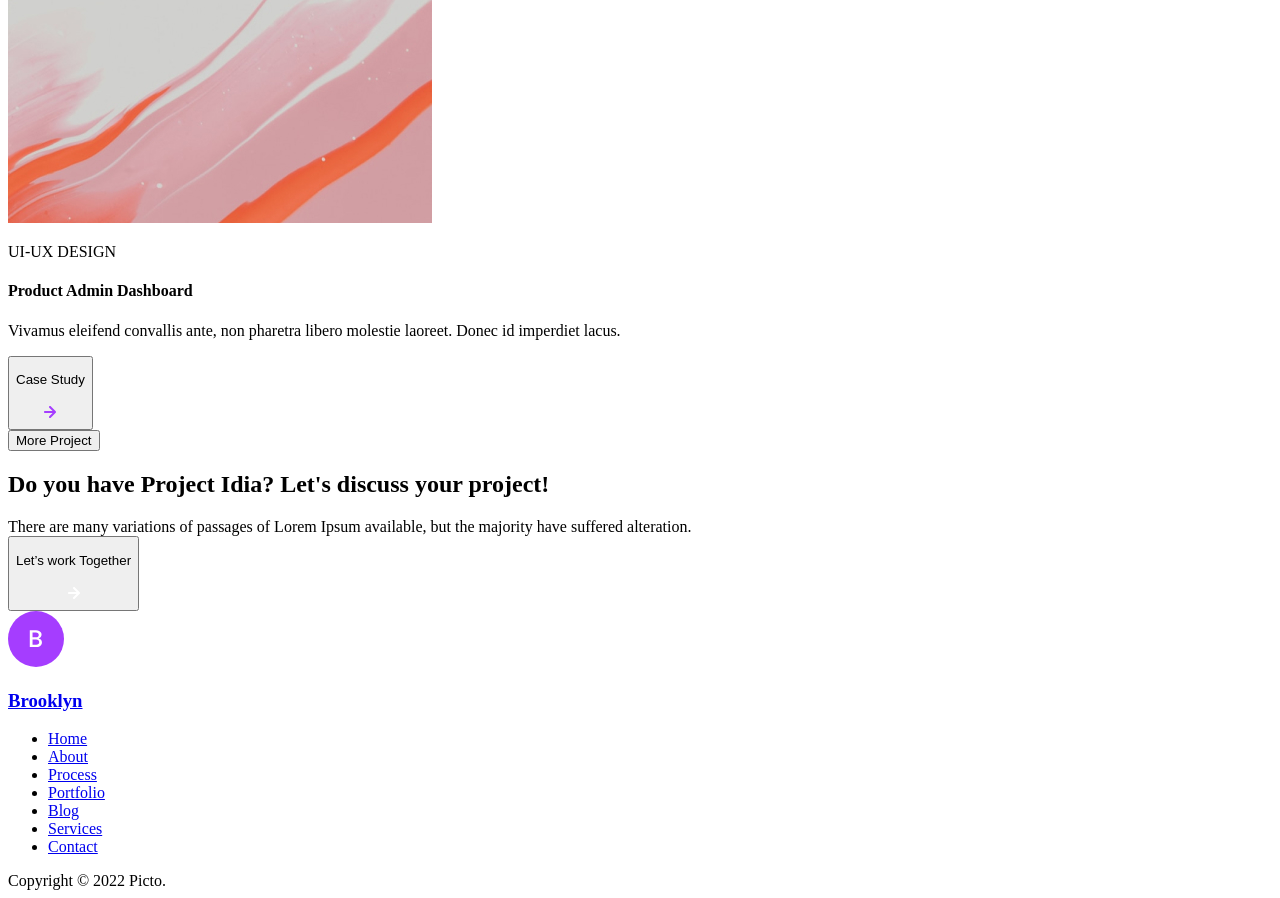
==== commit 15bc102c: "add last word" ====
--- a/index.html
+++ b/index.html
@@ -39,7 +39,7 @@
   </div>
 </header>
   <main>
-  
+   
   <section class="home">
   <div class="container">
     <div class="home-inner">
@@ -250,8 +250,17 @@
     </div>
   </div>
 </section>
-     
-  </main> 
+  <section class="discus">
+  <div class="container">
+    <h1 class="discus__title">Do you have Project Idia?
+    Let's discuss your project!</h1>
+    <div class="discus__desc">There are many variations of passages of Lorem Ipsum available,
+    but the majority have suffered alteration.</div>
+    <button class="home__text-btn"><p>Let’s work Together</p>
+    <img src="../../images/icon/right_arrow-white.svg" alt="arrow"></button>
+  </div>
+</section>
+  </main>   
   <footer class="footer">
   <div class="container">
     <div class="footer__inner">
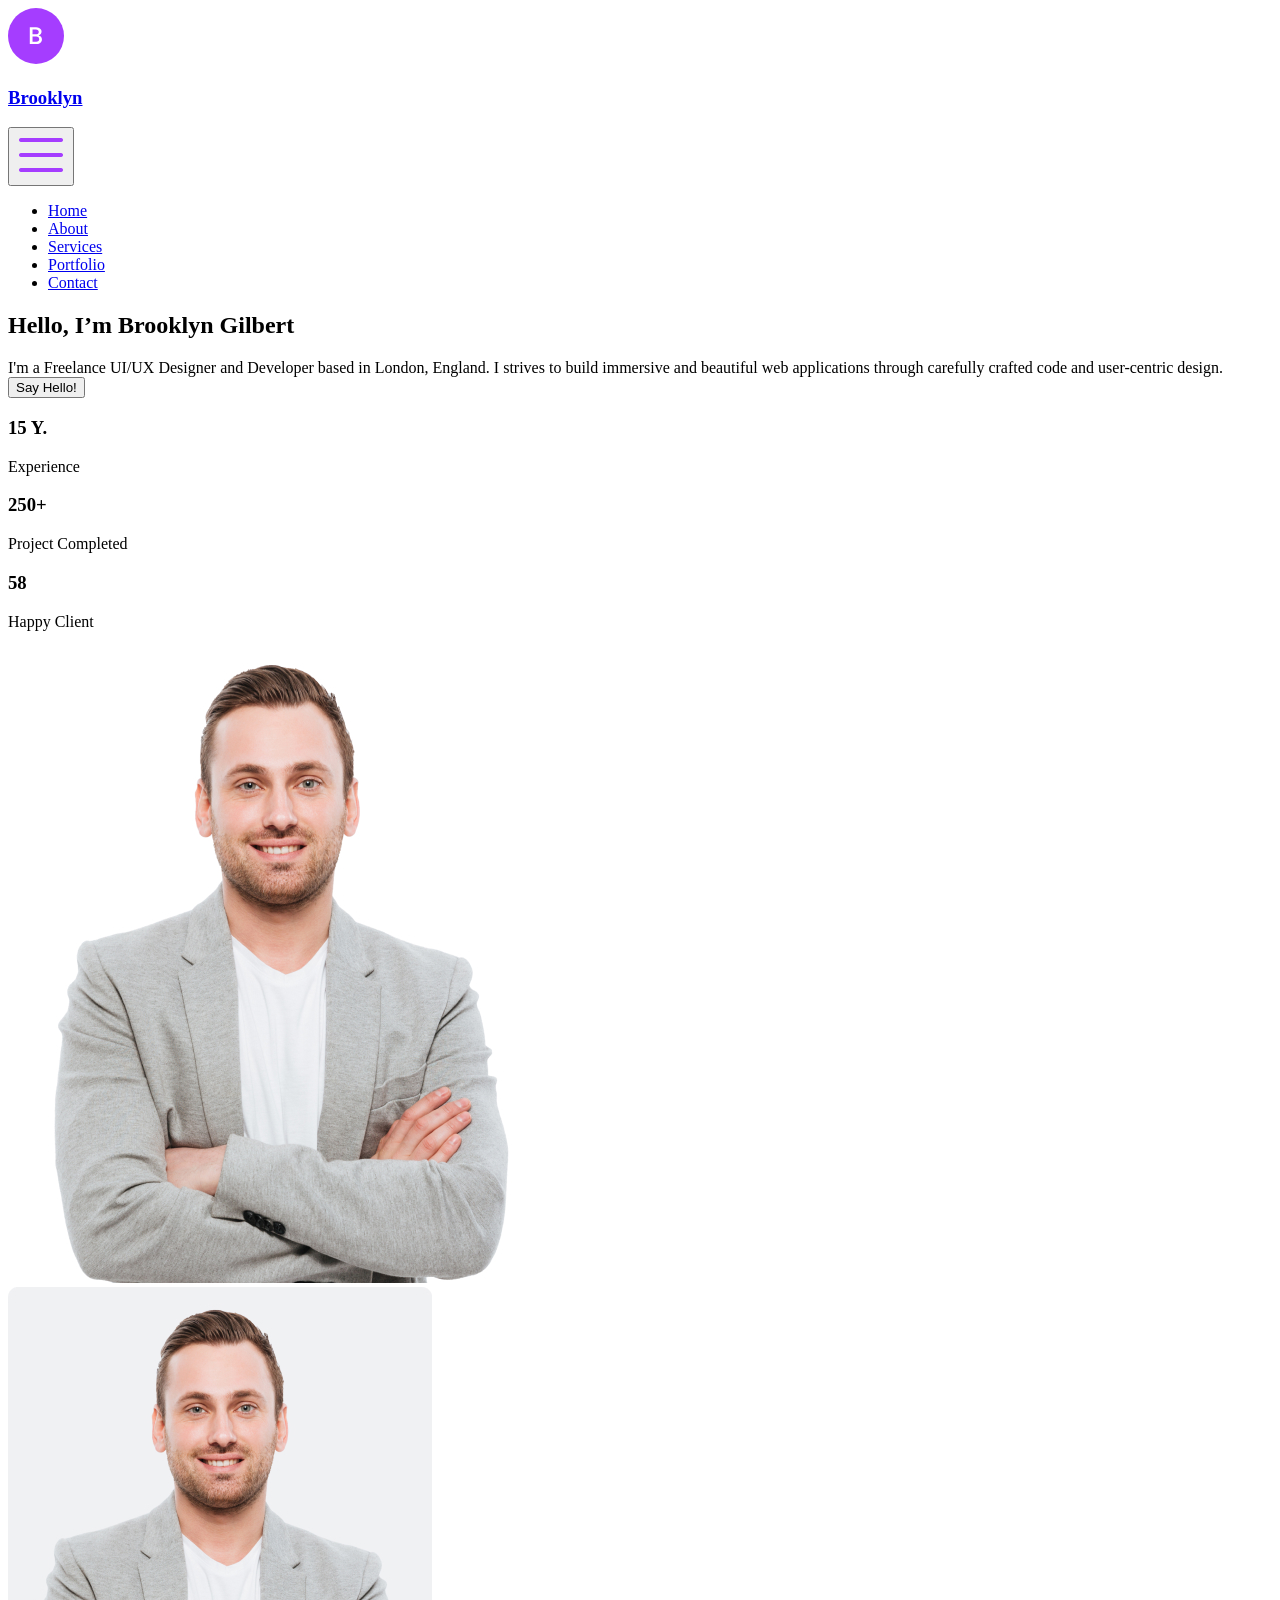
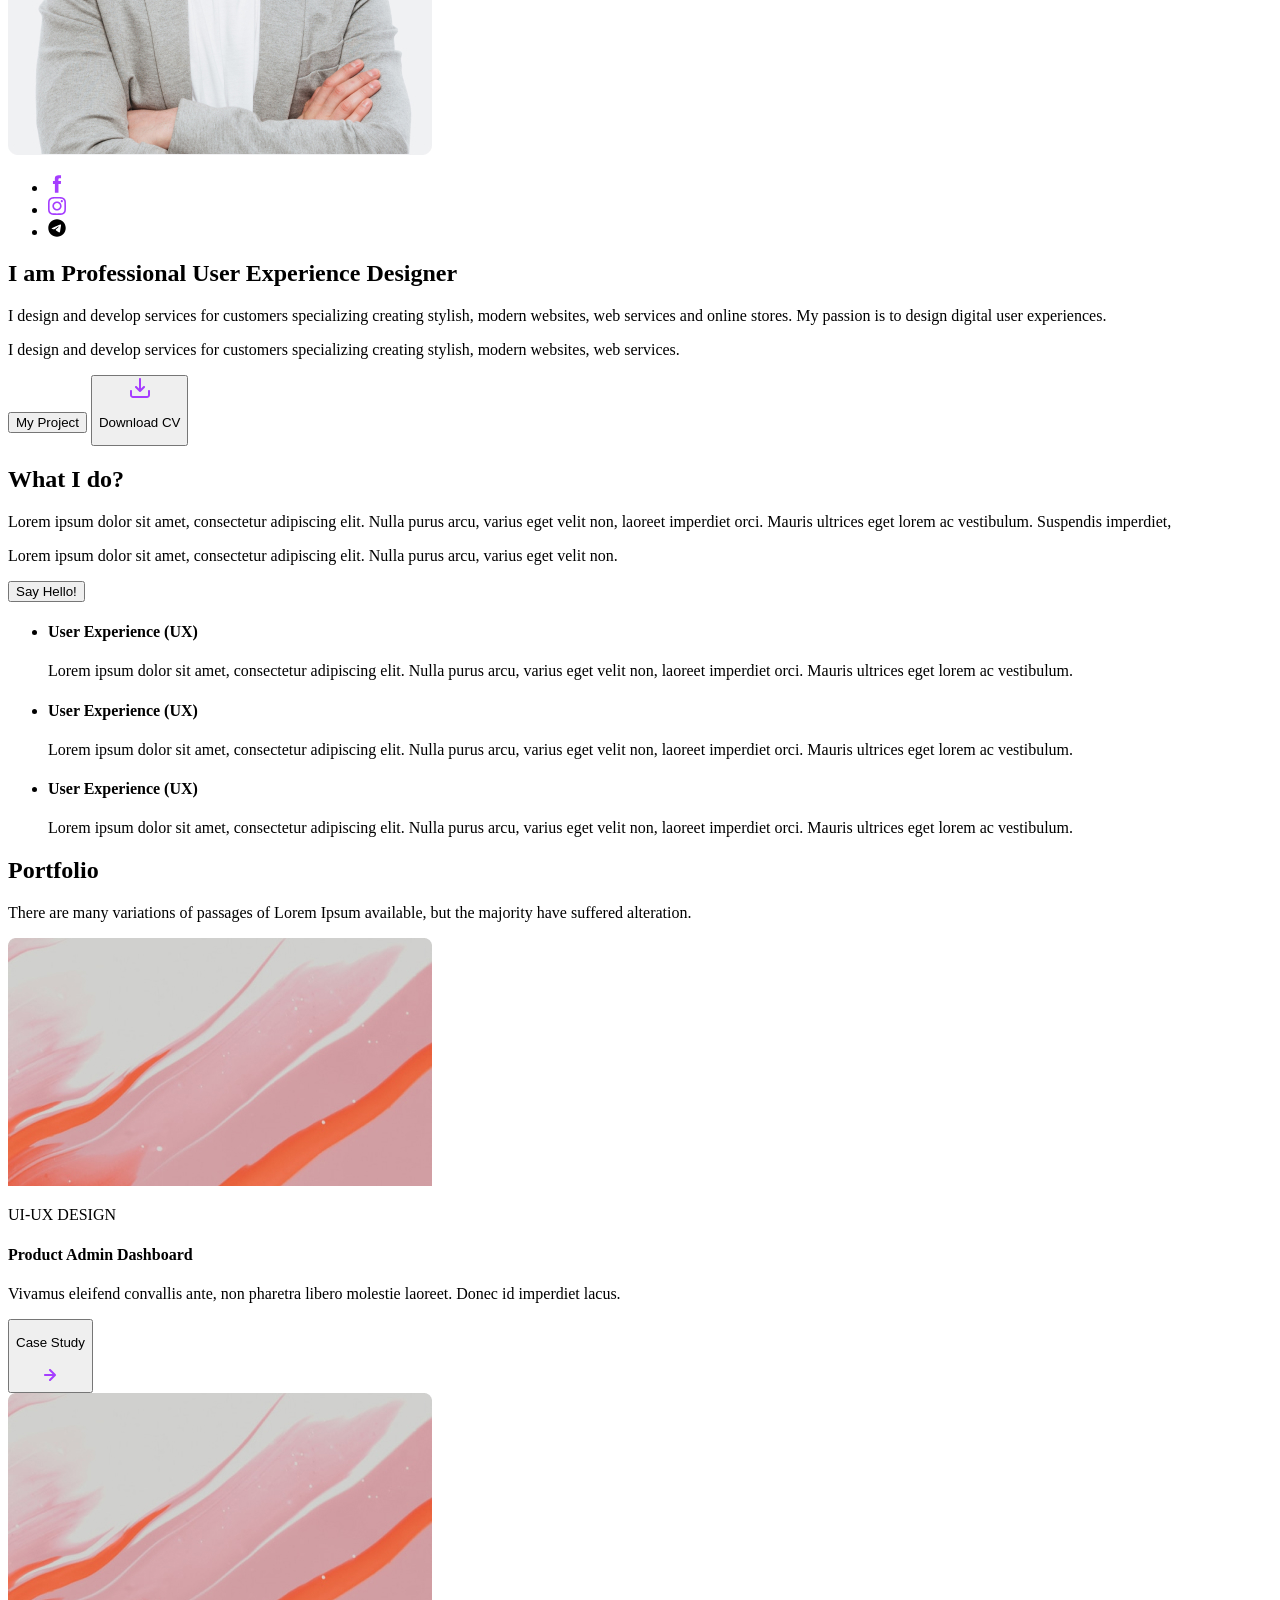
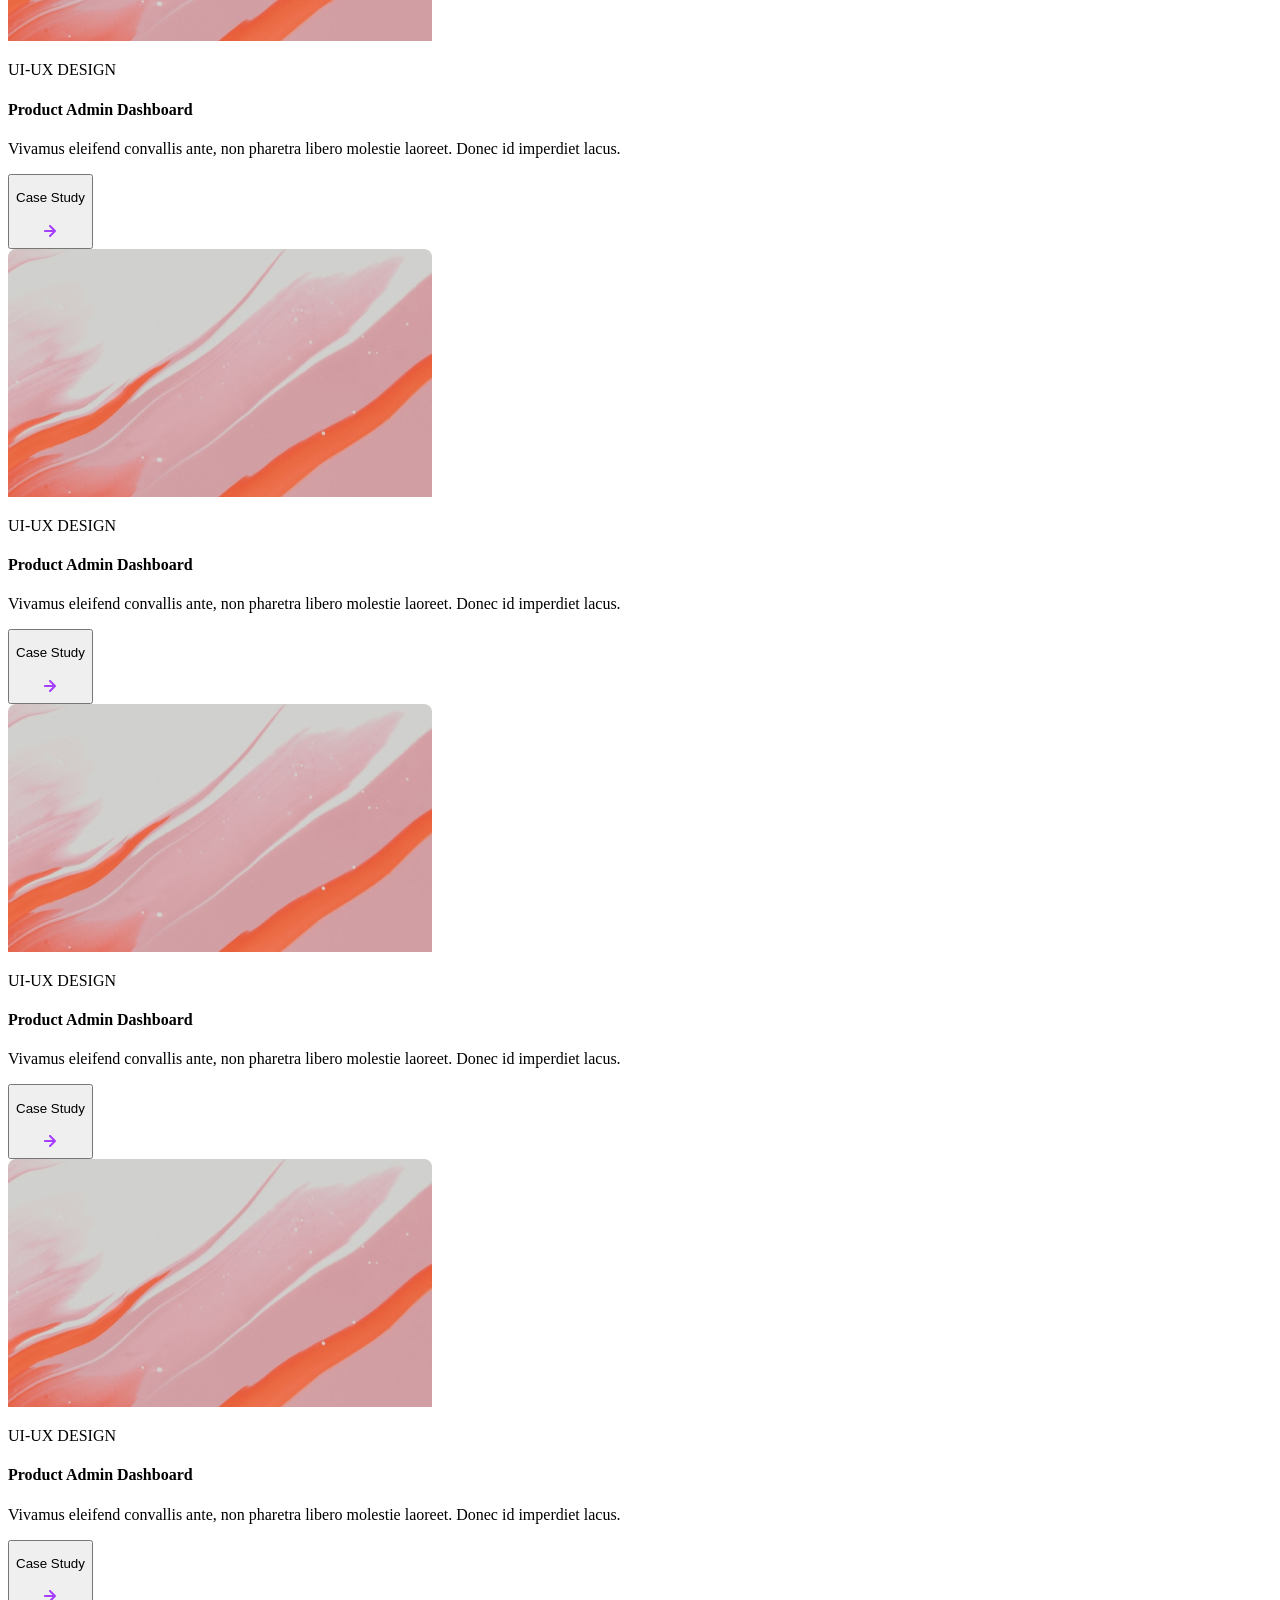
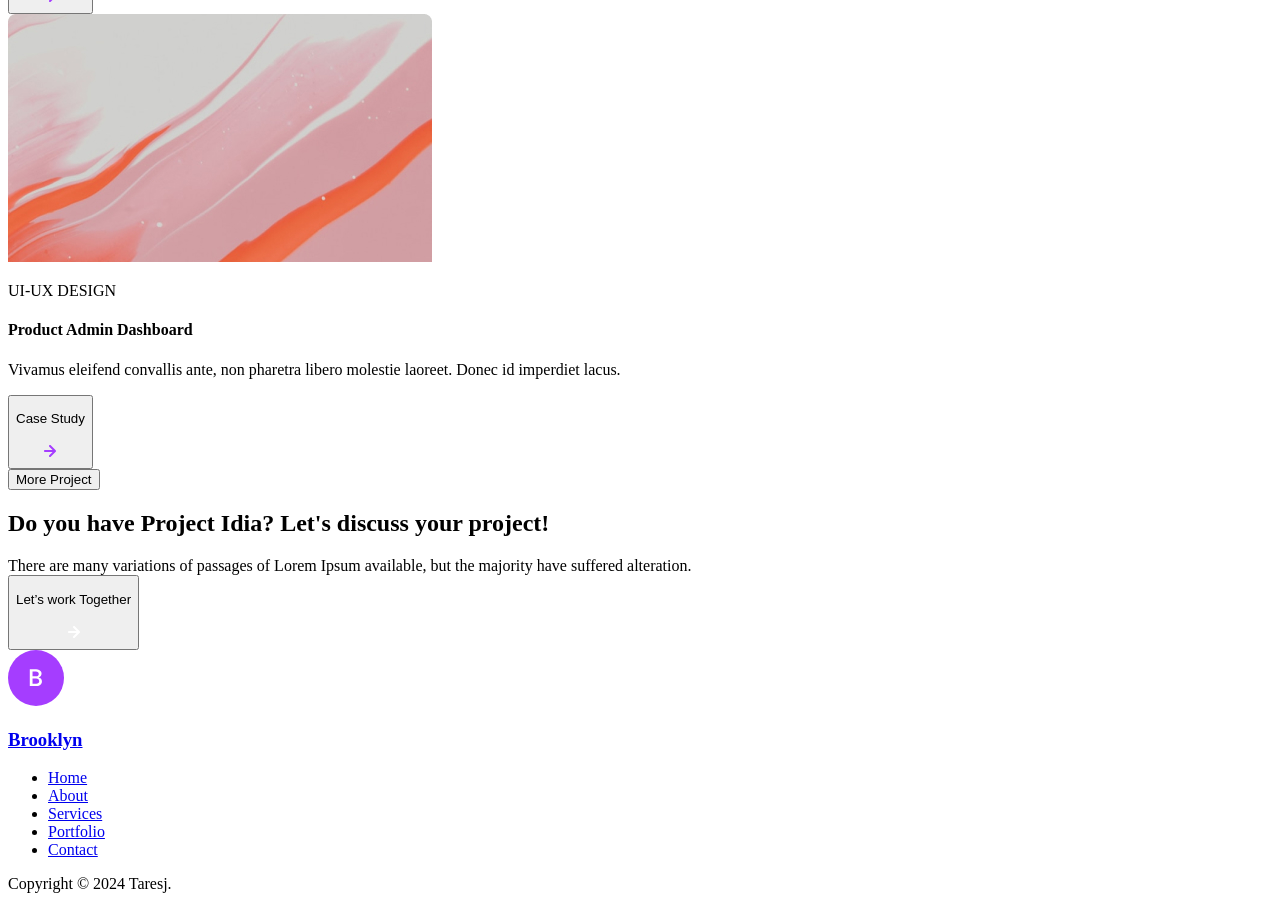
==== commit 4eef12ea: "add adaptive" ====
--- a/index.html
+++ b/index.html
@@ -1,13 +1,13 @@
 <!DOCTYPE html>
-<html lang="en">
-<head>
+<html lang="en"> 
+<head> 
   <meta charset="UTF-8">
   <meta name="viewport" content="width=device-width, initial-scale=1.0">
   <title>Document</title>
   <link rel="stylesheet" href="css/style.min.css">
   <link rel="stylesheet" href="css/index.min.css">
-</head> 
-<body>    
+</head>  
+<body> 
   <header class="header">
   <div class="container">
     <div class="header__inner">
@@ -16,19 +16,18 @@
         <h3 class="logo__text">Brooklyn</h3>
       </a>
       <nav class="menu">
+        <button class="menu-btn">
+          <img src="../../images/icon/btn.svg" alt="menu btn">
+        </button>
         <ul class="menu__list">
 
           <li class="menu__list-item"><a class="menu__list-link" href="#">Home</a>
           </li>
           <li class="menu__list-item"><a class="menu__list-link" href="#">About</a>
           </li>
-          <li class="menu__list-item"><a class="menu__list-link" href="#">Process</a>
+          <li class="menu__list-item"><a class="menu__list-link" href="#">Services</a>
           </li>
           <li class="menu__list-item"><a class="menu__list-link" href="#">Portfolio</a>
-          </li>
-          <li class="menu__list-item"><a class="menu__list-link" href="#">Blog</a>
-          </li>
-          <li class="menu__list-item"><a class="menu__list-link" href="#">Services</a>
           </li>
           <li class="menu__list-item"><a class="menu__list-link" href="#">Contact</a>
           </li>
@@ -38,7 +37,7 @@
     </div>
   </div>
 </header>
-  <main>
+  <main> 
    
   <section class="home">
   <div class="container">
@@ -259,7 +258,7 @@
     <button class="home__text-btn"><p>Let’s work Together</p>
     <img src="../../images/icon/right_arrow-white.svg" alt="arrow"></button>
   </div>
-</section>
+</section> 
   </main>   
   <footer class="footer">
   <div class="container">
@@ -277,25 +276,21 @@
           </li>
           <li class="footer-menu__list-item"><a class="footer-menu__list-link" href="#">About</a>
           </li>
-          <li class="footer-menu__list-item"><a class="footer-menu__list-link" href="#">Process</a>
+          <li class="footer-menu__list-item"><a class="footer-menu__list-link" href="#">Services</a>
           </li>
           <li class="footer-menu__list-item"><a class="footer-menu__list-link" href="#">Portfolio</a>
-          </li>
-          <li class="footer-menu__list-item"><a class="footer-menu__list-link" href="#">Blog</a>
-          </li>
-          <li class="footer-menu__list-item"><a class="footer-menu__list-link" href="#">Services</a>
           </li>
           <li class="footer-menu__list-item"><a class="footer-menu__list-link" href="#">Contact</a>
           </li>
         </ul>
       </nav>
       <div class="user-nav">
-        Copyright © 2022 Picto.
+        Copyright © 2024 Taresj.
       </div>
     </div>
   </div>
 </footer>
-
+ 
   <script src="js/main.min.js"></script>
 </body>
 </html>
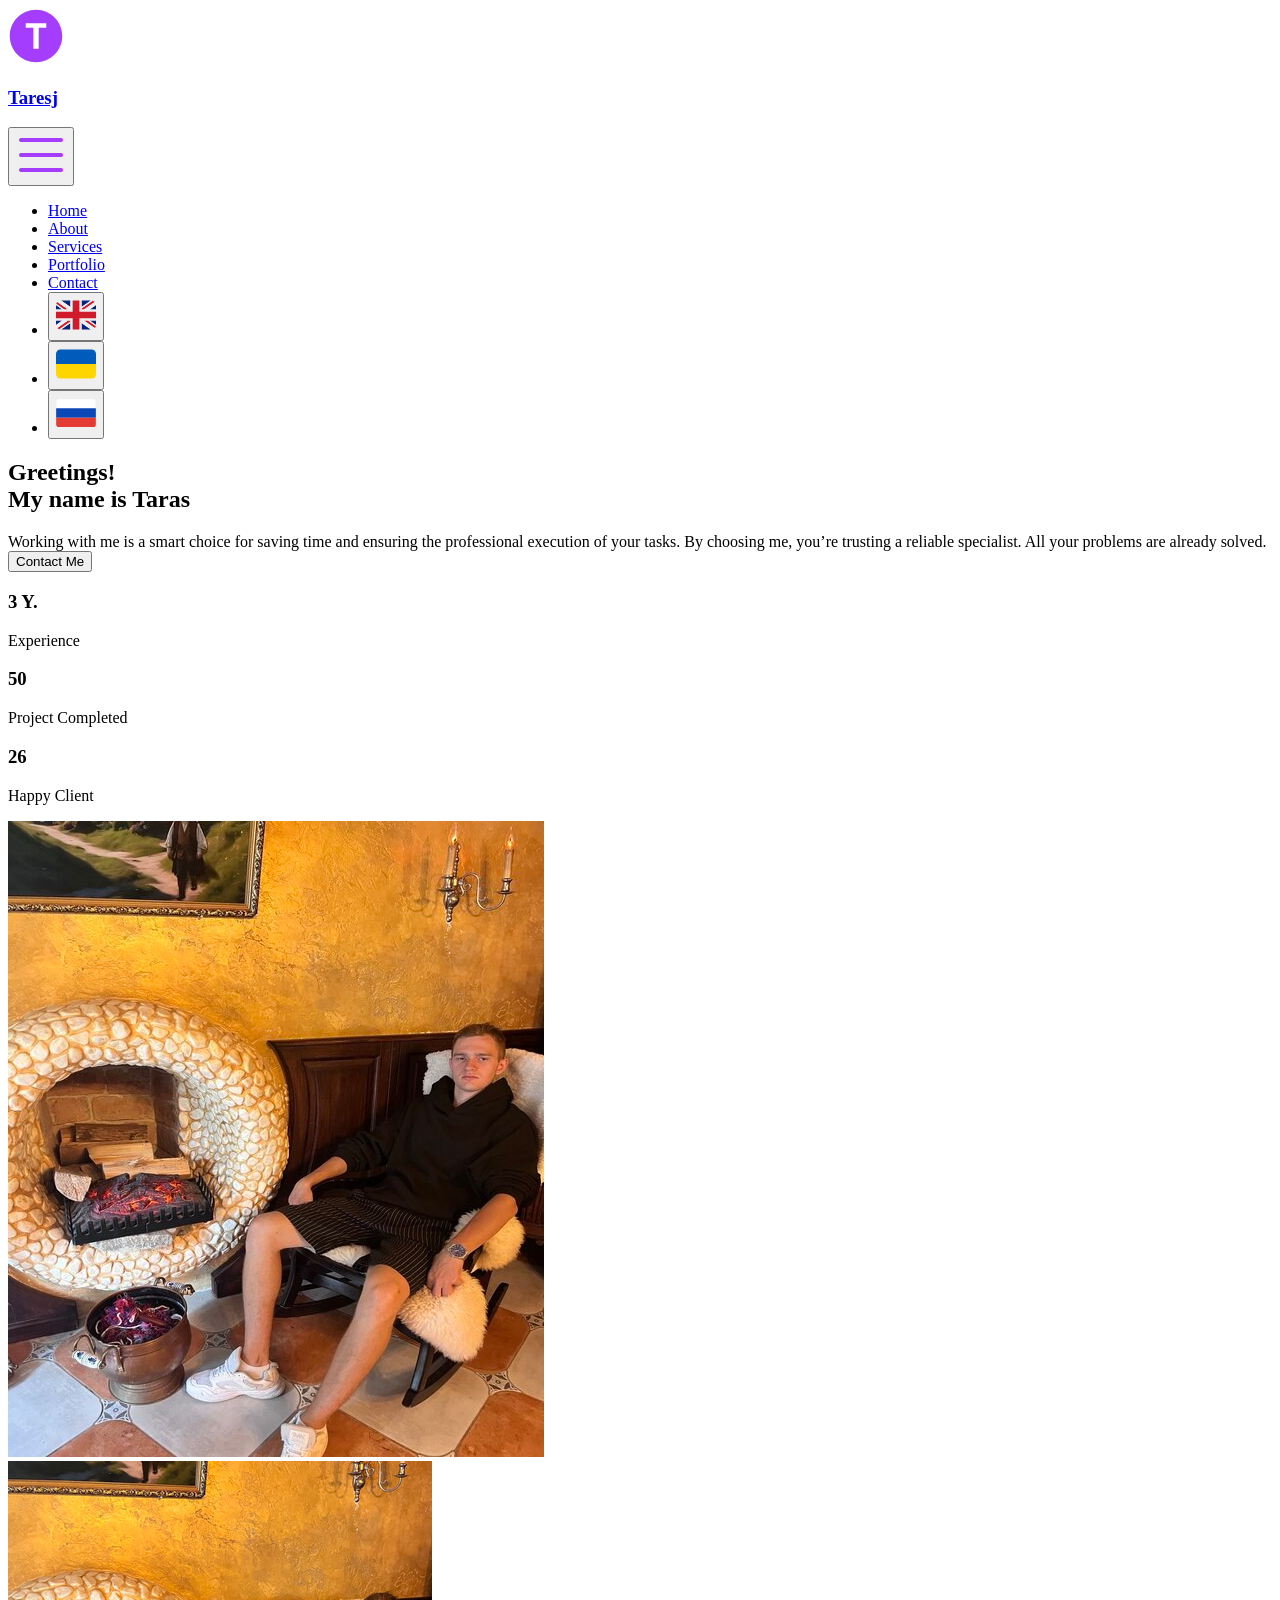
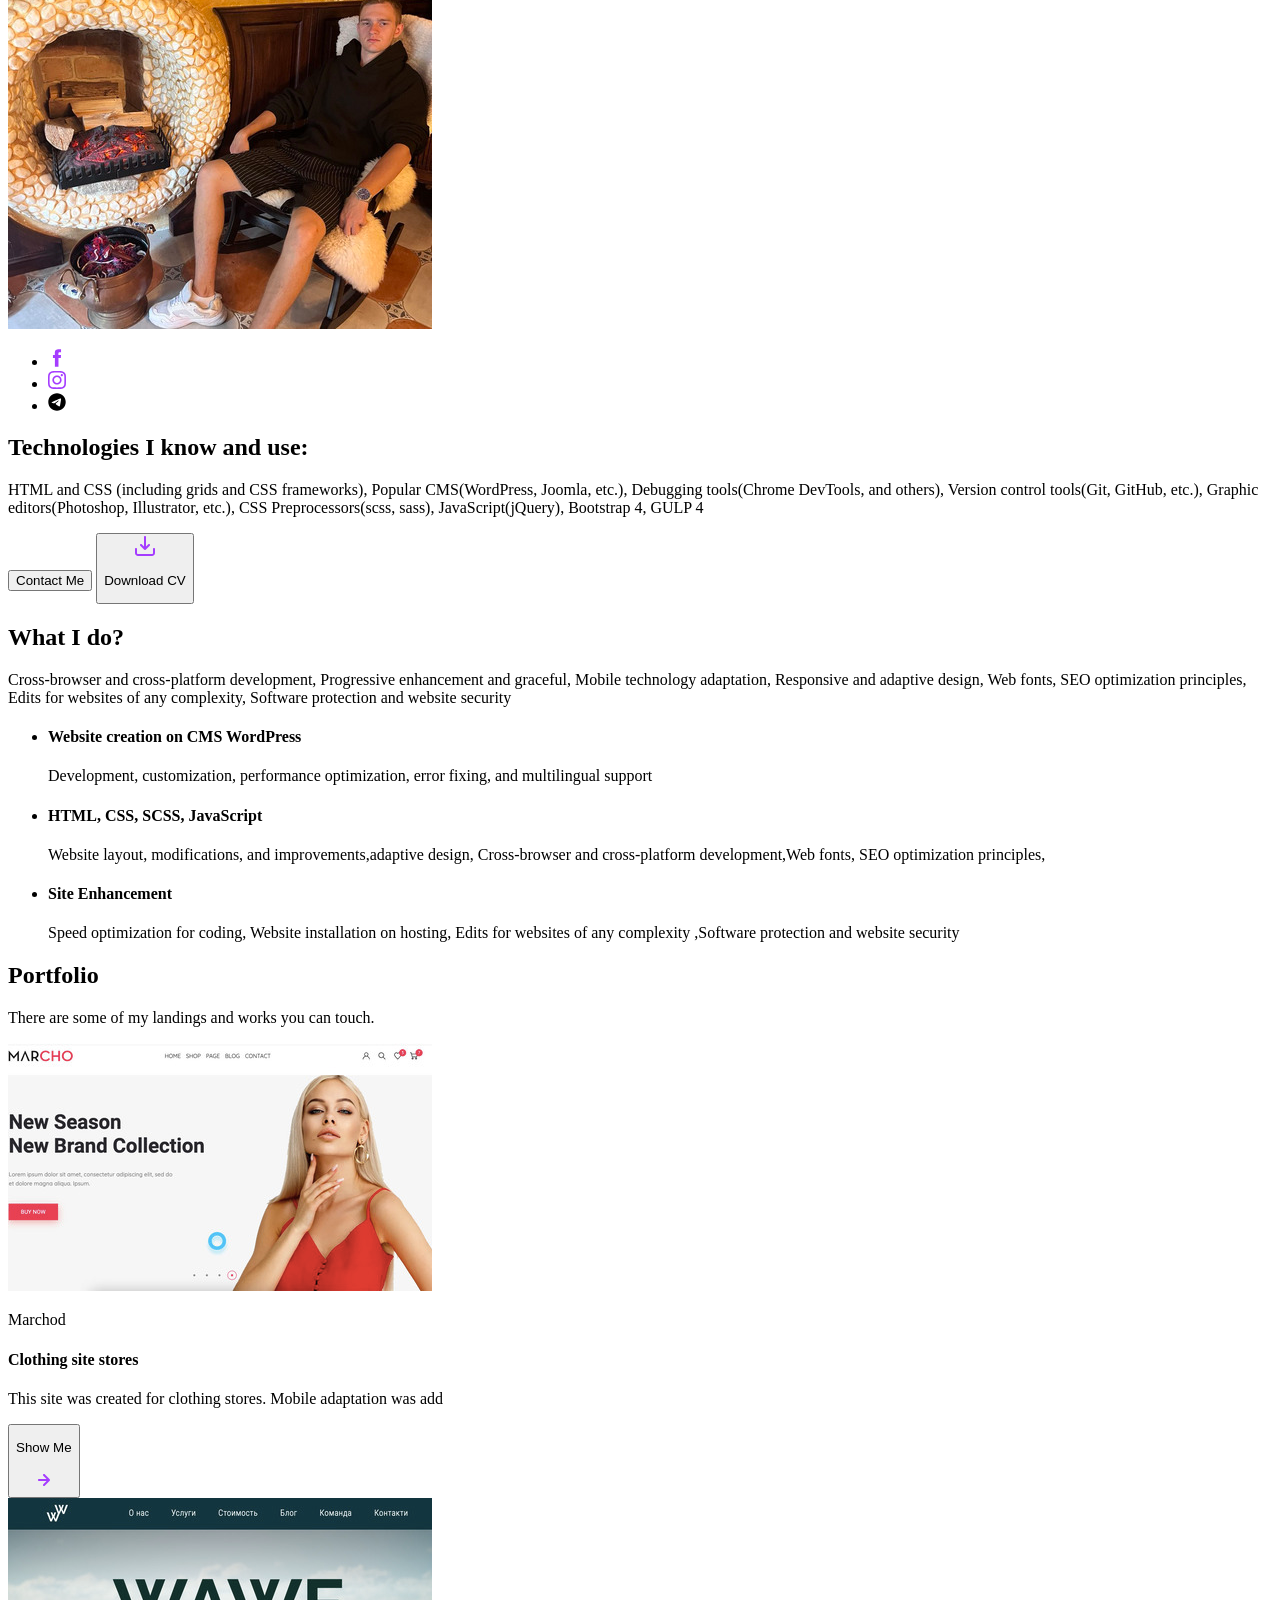
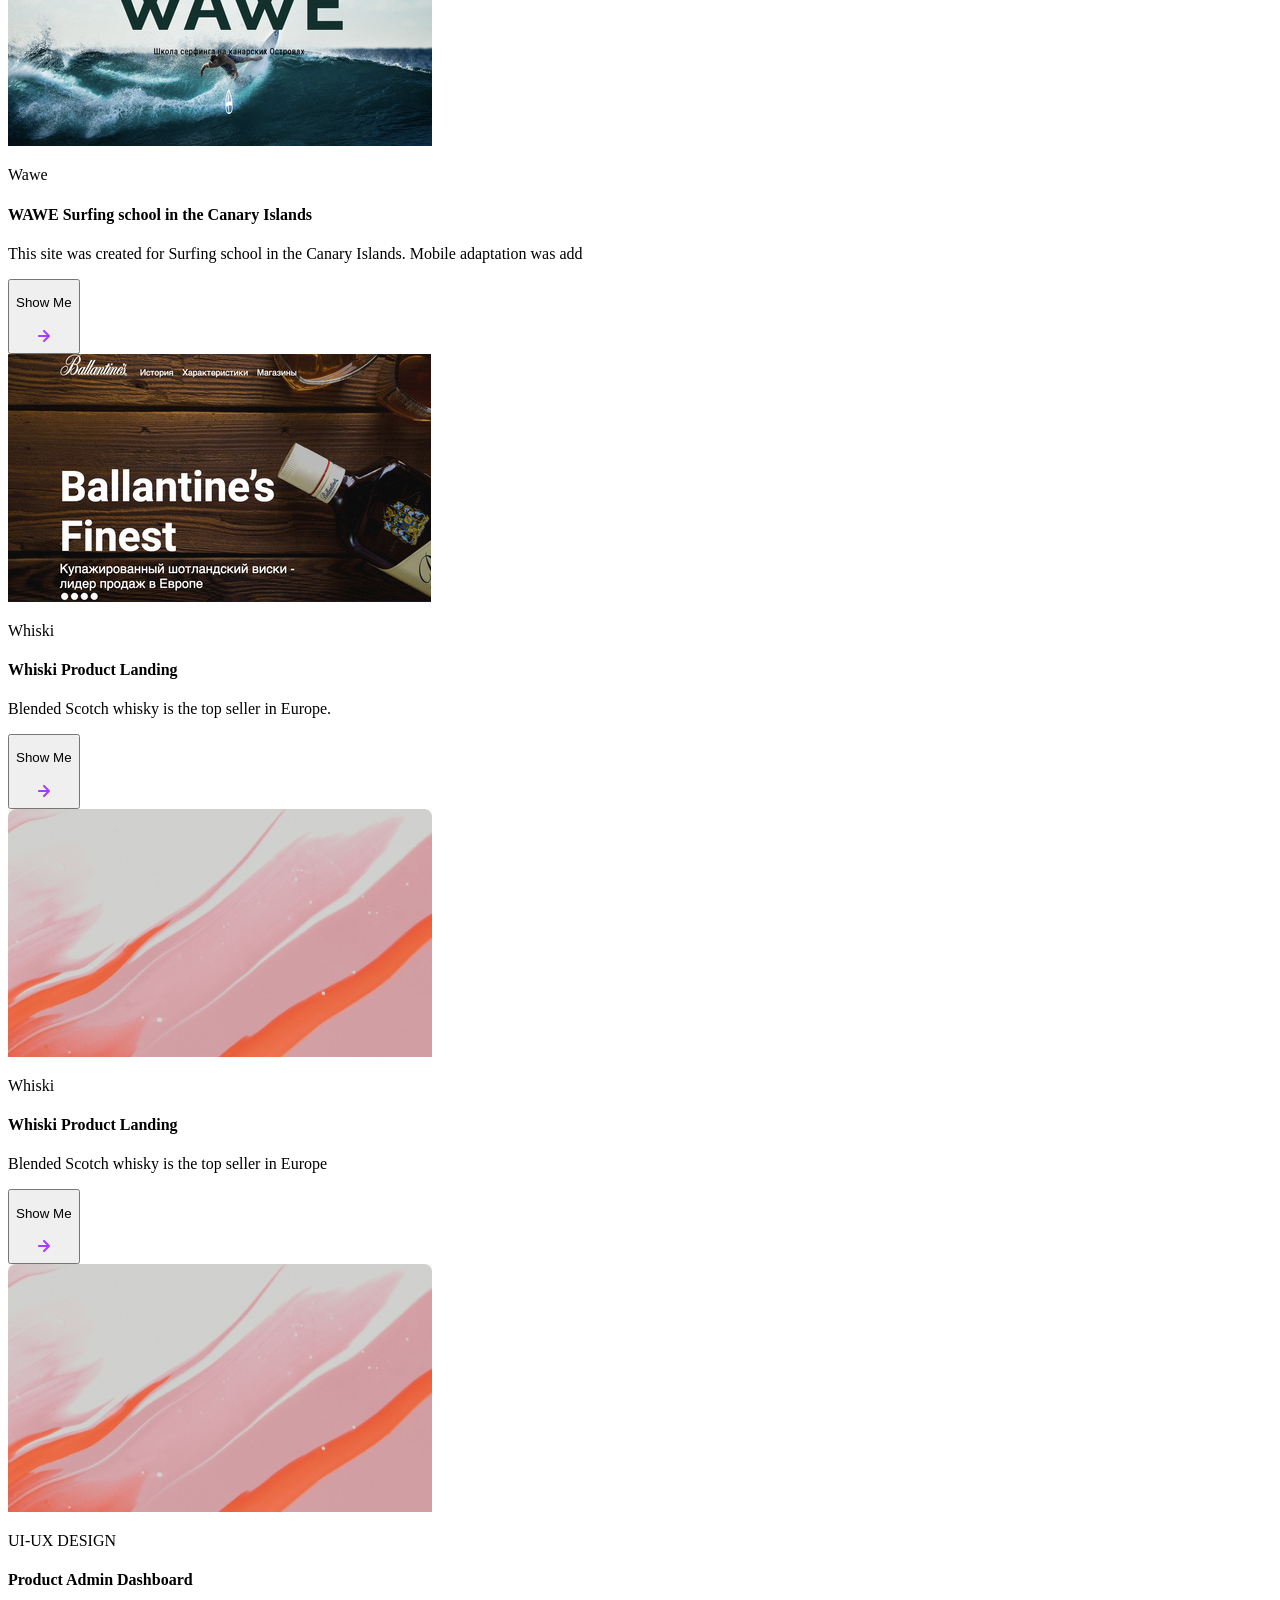
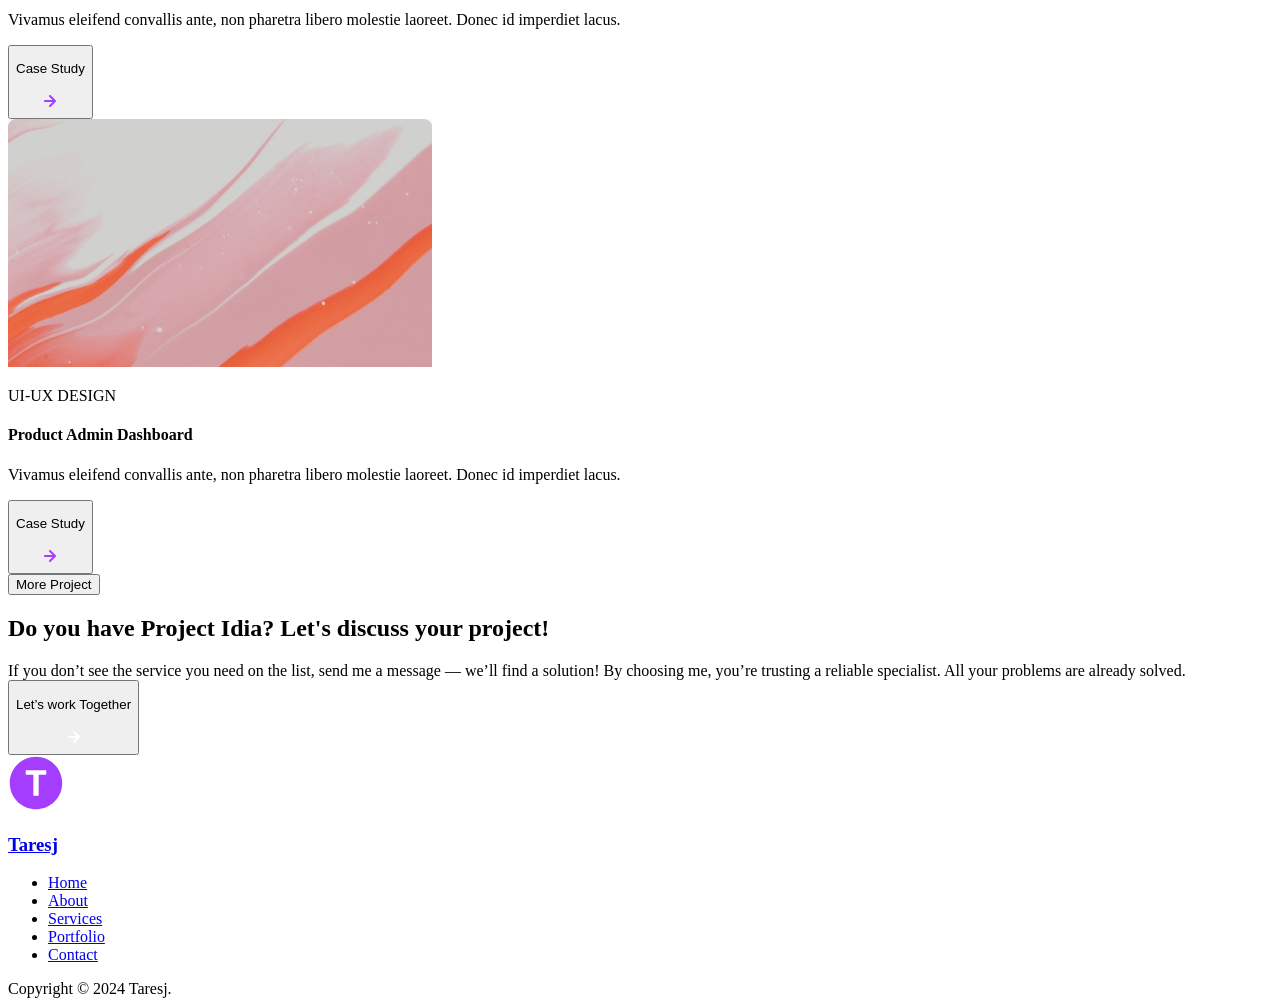
==== commit 925bc488: "add lacalisation" ====
--- a/index.html
+++ b/index.html
@@ -1,19 +1,19 @@
 <!DOCTYPE html>
 <html lang="en"> 
-<head> 
+<head>
   <meta charset="UTF-8">
-  <meta name="viewport" content="width=device-width, initial-scale=1.0">
-  <title>Document</title>
+  <meta name="viewport" content="width=device-width, initial-scale=1.0"> 
+  <title>Document</title> 
   <link rel="stylesheet" href="css/style.min.css">
   <link rel="stylesheet" href="css/index.min.css">
-</head>  
-<body> 
+</head> 
+<body>
   <header class="header">
   <div class="container">
     <div class="header__inner">
       <a class="logo" href="#">
         <img class="logo__img" src="images/logo.svg" alt="logo">
-        <h3 class="logo__text">Brooklyn</h3>
+        <h3 class="logo__text">Taresj</h3>
       </a>
       <nav class="menu">
         <button class="menu-btn">
@@ -21,16 +21,33 @@
         </button>
         <ul class="menu__list">
 
-          <li class="menu__list-item"><a class="menu__list-link" href="#">Home</a>
-          </li>
-          <li class="menu__list-item"><a class="menu__list-link" href="#">About</a>
-          </li>
-          <li class="menu__list-item"><a class="menu__list-link" href="#">Services</a>
-          </li>
-          <li class="menu__list-item"><a class="menu__list-link" href="#">Portfolio</a>
-          </li>
-          <li class="menu__list-item"><a class="menu__list-link" href="#">Contact</a>
-          </li>
+          <li class="menu__list-item"><a class="menu__list-link lang" key="home"  href="#home">Home</a>
+          </li>
+          <li class="menu__list-item"><a class="menu__list-link lang" key="about"  href="#about">About</a>
+          </li>
+          <li class="menu__list-item"><a class="menu__list-link lang" key="service"  href="#services">Services</a>
+          </li>
+          <li class="menu__list-item"><a class="menu__list-link lang" key="portfolio"  href="#portfolio">Portfolio</a>
+          </li>
+          <li class="menu__list-item"><a class="menu__list-link lang" key="contact" href="#contact">Contact</a>
+          </li>
+          <li class="menu__list-item-lang-eng">
+            <button id="en" class="translate" >
+              <img src="../../images/icon/eng.svg" alt="english" width="40px" height="40px">
+            </button>
+          </li>
+          <li class="menu__list-item-lang-ukr">
+            <button id="ua" class="translate" >
+              <img src="../../images/icon/ukr.svg" alt="english" width="40px" height="40px">
+            </button>
+          </li>
+          <li class="menu__list-item-lang-rus">
+            <button id="ru" class="translate" >
+              <img src="../../images/icon/rus.svg" alt="english" width="40px" height="40px">
+            </button>
+          </li>
+          
+
         </ul>
       </nav>
 
@@ -38,28 +55,24 @@
   </div>
 </header>
   <main> 
-   
-  <section class="home">
+  <section class="home" id="home">
   <div class="container">
     <div class="home-inner">
       <div class="home__text">
-        <h1 class="home__text-author">Hello, I’m
-          Brooklyn Gilbert</h1>
-        <div class="home__text-desc">I'm a Freelance UI/UX Designer and Developer based in London, England. I strives to build
-          immersive and beautiful web
-          applications through carefully crafted code and user-centric design.</div>
-        <button class="home__text-btn">Say Hello!</button>
+        <h1 class="home__text-author lang" key="home__text-author" >Greetings! <br> My name is Taras</h1>
+        <div class="home__text-desc lang" key="home__text-desc">Working with me is a smart choice for saving time and ensuring the professional execution of your tasks. By choosing me, you’re trusting a reliable specialist. All your problems are already solved.</div>
+        <a href="https://t.me/taresj"><button class="home__text-btn lang" key="home__text-btn">Contact Me</button></a>
         <div class="home__text-info">
           <div class="home__text-info-item">
-            <h3>15 Y.</h3>
+            <h3>3 Y.</h3>
             <p>Experience</p>
           </div>
           <div class="home__text-info-item">
-            <h3>250+</h3>
+            <h3>50</h3>
             <p>Project Completed</p>
           </div>
           <div class="home__text-info-item">
-            <h3>58</h3>
+            <h3>26</h3>
             <p>Happy Client</p>
           </div>
         </div>
@@ -70,14 +83,14 @@
     </div>
   </div>
 </section>
-  <section class="about">
+  <section class="about" id="about">
   <div class="container">
     <div class="about-inner">
       <div class="about-inner__img">
         <img src="../../images/author2.jpg" alt="author" class="about-inner__img-author">
         <ul class="about-inner__img-social">
           <li class="about-inner__social-item">
-            <a class="about-inner__social-link" href="#">
+            <a class="about-inner__social-link" href="https://wa.me/qr/5DT4YRK6D6WVJ1">
               <svg width="18" height="18" viewBox="0 0 10 20" fill="none" xmlns="http://www.w3.org/2000/svg">
               <path
                 d="M9.4866 0.25H6.42996C4.61604 0.25 2.59845 1.02784 2.59845 3.70863C2.60731 4.64273 2.59845 5.53731 2.59845 6.54411H0.5V9.94872H2.66339V19.75H6.63873V9.88404H9.2626L9.5 6.53456H6.57023C6.57023 6.53456 6.57679 5.04457 6.57023 4.61187C6.57023 3.55248 7.65141 3.61314 7.71645 3.61314C8.23094 3.61314 9.2313 3.61467 9.4881 3.61314V0.25H9.4866Z"
@@ -86,7 +99,7 @@
             </a>
           </li>
           <li class="about-inner__social-item">
-            <a class="about-inner__social-link" href="#">
+            <a class="about-inner__social-link" href="https://www.instagram.com/_s4lo_o/">
               <svg width="18" height="18" viewBox="0 0 18 18" fill="none" xmlns="http://www.w3.org/2000/svg">
                 <g clip-path="url(#clip0_1364_467)">
                   <path
@@ -103,7 +116,7 @@
             </a>
           </li>
           <li class="about-inner__social-item">
-            <a class="about-inner__social-link" href="#">
+            <a class="about-inner__social-link" href="https://t.me/taresj">
               <svg xmlns="http://www.w3.org/2000/svg" height="18" width="18"
                 viewBox="0 0 496 512">
                 <path
@@ -114,13 +127,17 @@
         </ul>
       </div>
       <div class="about-inner__text">
-        <h2 class="about-inner__text-title">I am Professional User Experience Designer</h2> 
-        <div class="about-inner__text-desc"><p>I design and develop services for customers specializing creating stylish, modern websites, web services and online
-        stores. My passion is to design digital user experiences.</p>
-        <p>I design and develop services for customers specializing creating stylish, modern websites, web services.</p></div>
+        <h2 class="about-inner__text-title lang" key="about-inner__text-title">Technologies I know and use:</h2> 
+        <div class="about-inner__text-desc lang" key="about-inner__text-desc"><p>
+              HTML and CSS (including grids and CSS frameworks), Popular CMS(WordPress, Joomla, etc.),
+              Debugging tools(Chrome DevTools, and others), Version control tools(Git, GitHub, etc.), Graphic editors(Photoshop,
+              Illustrator, etc.), CSS Preprocessors(scss, sass), JavaScript(jQuery), Bootstrap 4, GULP 4
+
+        </p>
+        </div>
         <div class="about-inner__text-bts">
-          <button class="home__text-btn">My Project</button>
-          <button class="about-inner__text-btn"><img src="../../images/icon/download.svg" alt="download"> <p>Download CV</p></button>
+          <a href="https://t.me/taresj"><button class="home__text-btn lang" key="home__text-btn">Contact Me</button></a>
+          <a href="https://github.com/taras200"><button class="about-inner__text-btn lang" key="about-inner__text-btn"><img src="../../images/icon/download.svg" alt="download"> <p>Download CV</p></button></a>
         </div>
       </div>
       
@@ -129,158 +146,156 @@
     </div>
   </div>
 </section>
-  <section class="services">
+  <section class="services" id="services">
   <div class="container">
     <div class="services-inner">
       <div class="services-inner__ido">
-        <h2 class="about-inner__text-title">What I do?</h2>
-        <div class="about-inner__text-desc">
-          <p>Lorem ipsum dolor sit amet, consectetur adipiscing elit. Nulla purus arcu, varius eget velit non, laoreet imperdiet
-          orci. Mauris ultrices eget lorem ac vestibulum. Suspendis imperdiet,</p>
-          <p>Lorem ipsum dolor sit amet, consectetur adipiscing elit. Nulla purus arcu, varius eget velit non.</p>
-          <button class="home__text-btn">Say Hello!</button>
+        <h2 class="about-inner__text-title lang" key="services-title">What I do?</h2>
+        <div class="about-inner__text-desc lang" key="services-desc">
+          <p>Cross-browser and cross-platform development, Progressive enhancement and graceful, Mobile technology adaptation, Responsive and adaptive design, Web fonts, SEO optimization principles, Edits for websites of any complexity, Software protection and website security</p>
         </div>
       </div>
       <ul class="services-inner__offers">
         <li class="services-inner__offers-item">
-          <h4 class="services-inner__offers-title">User Experience (UX)</h4>
-          <p class="services-inner__offers-desc">Lorem ipsum dolor sit amet, consectetur adipiscing elit. Nulla purus arcu, varius eget velit non, laoreet imperdiet
-          orci. Mauris ultrices eget lorem ac vestibulum.</p>
+          <h4 class="services-inner__offers-title lang" key="services-inner__offers-title1">Website creation on CMS WordPress</h4>
+          <p class="services-inner__offers-desc lang" key="services-inner__offers-desc1">Development, customization, performance optimization, error fixing, and multilingual support</p>
         </li>
         <li class="services-inner__offers-item">
-          <h4 class="services-inner__offers-title">User Experience (UX)</h4>
-          <p class="services-inner__offers-desc">Lorem ipsum dolor sit amet, consectetur adipiscing elit. Nulla purus arcu, varius eget velit non, laoreet imperdiet
-          orci. Mauris ultrices eget lorem ac vestibulum.</p>
+          <h4 class="services-inner__offers-title lang" key="services-inner__offers-title2">HTML, CSS, SCSS, JavaScript</h4>
+          <p class="services-inner__offers-desc lang" key="services-inner__offers-desc2">Website layout, modifications, and improvements,adaptive design, Cross-browser and cross-platform development,Web fonts, SEO optimization principles,</p>
         </li>
         <li class="services-inner__offers-item">
-          <h4 class="services-inner__offers-title">User Experience (UX)</h4>
-          <p class="services-inner__offers-desc">Lorem ipsum dolor sit amet, consectetur adipiscing elit. Nulla purus arcu, varius eget velit non, laoreet imperdiet
-          orci. Mauris ultrices eget lorem ac vestibulum.</p>
+          <h4 class="services-inner__offers-title lang" key="services-inner__offers-title3">Site Enhancement</h4>
+          <p class="services-inner__offers-desc lang" key="services-inner__offers-desc3">Speed optimization for coding, Website installation on hosting, Edits for websites of any complexity ,Software protection and website security</p>
         </li>
       </ul>
     </div>
   </div>
 </section>
-  <section class="portfolio">
+  <section class="portfolio" id="portfolio">
   <div class="container">
     <div class="portfolio-inner">
-      <h2 class="portfolio-inner__title about-inner__text-title">Portfolio</h2>
-      <p class="portfolio-inner__desc about-inner__text-desc">There are many variations of passages of Lorem Ipsum available,
-      but the majority have suffered alteration.</p>
+      <h2 class="portfolio-inner__title about-inner__text-title lang" key="portfolio-inner__title">Portfolio</h2>
+      <p class="portfolio-inner__desc about-inner__text-desc lang" key="portfolio-inner__desc">There are some of my landings and works you can touch.</p>
       <div class="portfolio-inner__items">
         <div class="portfolio-inner__item">
+          <img class="portfolio-inner__item-img" src="../../images/portfolio1.jpg" alt="portfolio" >
+          <div class="portfolio-inner__item-text">
+            <p class="portfolio-inner__item-sub lang" key="portfolio-inner__item-sub1">Marchod</p>
+            <h4 class="portfolio-inner__item-title lang" key="portfolio-inner__item-title1">Clothing site stores</h4>
+            <p class="portfolio-inner__item-desc lang" key="portfolio-inner__item-desc1">This site was created for clothing stores. Mobile adaptation was add</p>
+            <a href="https://taras200.github.io/marchod/">
+            <button class="about-inner__text-btn portfolio-inner__item-btn lang" key="portfolio-inner__item-btn1">
+              <p>Show Me</p>
+              <img src="../../images/icon/right_arrow.svg" alt="download">
+            </button></a>
+
+            
+          </div>
+        </div>
+        <div class="portfolio-inner__item">
+          <img class="portfolio-inner__item-img" src="../../images/portfolio2.jpg" alt="portfolio" >
+          <div class="portfolio-inner__item-text">
+            <p class="portfolio-inner__item-sub lang" key="portfolio-inner__item-sub2">Wawe</p>
+            <h4 class="portfolio-inner__item-title lang" key="portfolio-inner__item-title2">WAWE Surfing school in the Canary Islands</h4>
+            <p class="portfolio-inner__item-desc lang" key="portfolio-inner__item-desc2">This site was created for Surfing school in the Canary Islands. Mobile adaptation was add</p>
+            <a href="https://taras200.github.io/wawe/"><button class="about-inner__text-btn portfolio-inner__item-btn lang" key="portfolio-inner__item-btn1">
+              <p>Show Me</p>
+              <img src="../../images/icon/right_arrow.svg" alt="download">
+            </button></a>
+
+            
+          </div>
+        </div>
+        <div class="portfolio-inner__item">
+          <img class="portfolio-inner__item-img" src="../../images/portfolio3.jpg" alt="portfolio" >
+          <div class="portfolio-inner__item-text">
+            <p class="portfolio-inner__item-sub lang" key="portfolio-inner__item-sub3">Whiski</p>
+            <h4 class="portfolio-inner__item-title lang" key="portfolio-inner__item-title3">Whiski Product Landing</h4>
+            <p class="portfolio-inner__item-desc lang" key="portfolio-inner__item-desc3">Blended Scotch whisky is the top seller in Europe.</p>
+            <a href="https://taras200.github.io/viski/">
+            <button class="about-inner__text-btn portfolio-inner__item-btn lang" key="portfolio-inner__item-btn1">
+              <p>Show Me</p>
+              <img src="../../images/icon/right_arrow.svg" alt="download">
+            </button>
+            </a>
+          </div>
+        </div>
+        <div class="portfolio-inner__item">
           <img class="portfolio-inner__item-img" src="../../images/portfolio.jpg" alt="portfolio" >
           <div class="portfolio-inner__item-text">
-            <p class="portfolio-inner__item-sub">UI-UX DESIGN</p>
-            <h4 class="portfolio-inner__item-title">Product Admin Dashboard</h4>
-            <p class="portfolio-inner__item-desc">Vivamus eleifend convallis ante, non pharetra libero molestie laoreet. Donec id imperdiet lacus.</p>
-            <button class="about-inner__text-btn portfolio-inner__item-btn">
+            <p class="portfolio-inner__item-sub lang" key="portfolio-inner__item-sub3">Whiski</p>
+            <h4 class="portfolio-inner__item-title lang" key="portfolio-inner__item-title3">Whiski Product Landing </h4>
+            <p class="portfolio-inner__item-desc lang" key="portfolio-inner__item-desc3">Blended Scotch whisky is the top seller in Europe</p>
+            <button class="about-inner__text-btn portfolio-inner__item-btn lang" key="portfolio-inner__item-btn1">
+              <p>Show Me</p>
+              <img src="../../images/icon/right_arrow.svg" alt="download">
+            </button>
+            
+          </div>
+        </div>
+        <div class="portfolio-inner__item">
+          <img class="portfolio-inner__item-img" src="../../images/portfolio.jpg" alt="portfolio" >
+          <div class="portfolio-inner__item-text">
+            <p class="portfolio-inner__item-sub lang" key="portfolio-inner__item-sub3">UI-UX DESIGN</p>
+            <h4 class="portfolio-inner__item-title lang" key="portfolio-inner__item-title3">Product Admin Dashboard</h4>
+            <p class="portfolio-inner__item-desc lang" key="portfolio-inner__item-desc3">Vivamus eleifend convallis ante, non pharetra libero molestie laoreet. Donec id imperdiet lacus.</p>
+            <button class="about-inner__text-btn portfolio-inner__item-btn lang" key="portfolio-inner__item-btn1">
               <p>Case Study</p>
               <img src="../../images/icon/right_arrow.svg" alt="download">
-            </button>
-
-            
+            </button>    
           </div>
         </div>
         <div class="portfolio-inner__item">
           <img class="portfolio-inner__item-img" src="../../images/portfolio.jpg" alt="portfolio" >
           <div class="portfolio-inner__item-text">
-            <p class="portfolio-inner__item-sub">UI-UX DESIGN</p>
-            <h4 class="portfolio-inner__item-title">Product Admin Dashboard</h4>
-            <p class="portfolio-inner__item-desc">Vivamus eleifend convallis ante, non pharetra libero molestie laoreet. Donec id imperdiet lacus.</p>
-            <button class="about-inner__text-btn portfolio-inner__item-btn">
+            <p class="portfolio-inner__item-sub lang" key="portfolio-inner__item-sub3">UI-UX DESIGN</p>
+            <h4 class="portfolio-inner__item-title lang" key="portfolio-inner__item-title3">Product Admin Dashboard</h4>
+            <p class="portfolio-inner__item-desc lang" key="portfolio-inner__item-desc3">Vivamus eleifend convallis ante, non pharetra libero molestie laoreet. Donec id imperdiet lacus.</p>
+            <button class="about-inner__text-btn portfolio-inner__item-btn lang" key="portfolio-inner__item-btn1">
               <p>Case Study</p>
               <img src="../../images/icon/right_arrow.svg" alt="download">
-            </button>
-
-            
-          </div>
-        </div>
-        <div class="portfolio-inner__item">
-          <img class="portfolio-inner__item-img" src="../../images/portfolio.jpg" alt="portfolio" >
-          <div class="portfolio-inner__item-text">
-            <p class="portfolio-inner__item-sub">UI-UX DESIGN</p>
-            <h4 class="portfolio-inner__item-title">Product Admin Dashboard</h4>
-            <p class="portfolio-inner__item-desc">Vivamus eleifend convallis ante, non pharetra libero molestie laoreet. Donec id imperdiet lacus.</p>
-            <button class="about-inner__text-btn portfolio-inner__item-btn">
-              <p>Case Study</p>
-              <img src="../../images/icon/right_arrow.svg" alt="download">
             </button>    
           </div>
         </div>
-        <div class="portfolio-inner__item">
-          <img class="portfolio-inner__item-img" src="../../images/portfolio.jpg" alt="portfolio" >
-          <div class="portfolio-inner__item-text">
-            <p class="portfolio-inner__item-sub">UI-UX DESIGN</p>
-            <h4 class="portfolio-inner__item-title">Product Admin Dashboard</h4>
-            <p class="portfolio-inner__item-desc">Vivamus eleifend convallis ante, non pharetra libero molestie laoreet. Donec id imperdiet lacus.</p>
-            <button class="about-inner__text-btn portfolio-inner__item-btn">
-              <p>Case Study</p>
-              <img src="../../images/icon/right_arrow.svg" alt="download">
-            </button>    
-          </div>
-        </div>
-        <div class="portfolio-inner__item">
-          <img class="portfolio-inner__item-img" src="../../images/portfolio.jpg" alt="portfolio" >
-          <div class="portfolio-inner__item-text">
-            <p class="portfolio-inner__item-sub">UI-UX DESIGN</p>
-            <h4 class="portfolio-inner__item-title">Product Admin Dashboard</h4>
-            <p class="portfolio-inner__item-desc">Vivamus eleifend convallis ante, non pharetra libero molestie laoreet. Donec id imperdiet lacus.</p>
-            <button class="about-inner__text-btn portfolio-inner__item-btn">
-              <p>Case Study</p>
-              <img src="../../images/icon/right_arrow.svg" alt="download">
-            </button>    
-          </div>
-        </div>
-        <div class="portfolio-inner__item">
-          <img class="portfolio-inner__item-img" src="../../images/portfolio.jpg" alt="portfolio" >
-          <div class="portfolio-inner__item-text">
-            <p class="portfolio-inner__item-sub">UI-UX DESIGN</p>
-            <h4 class="portfolio-inner__item-title">Product Admin Dashboard</h4>
-            <p class="portfolio-inner__item-desc">Vivamus eleifend convallis ante, non pharetra libero molestie laoreet. Donec id imperdiet lacus.</p>
-            <button class="about-inner__text-btn portfolio-inner__item-btn">
-              <p>Case Study</p>
-              <img src="../../images/icon/right_arrow.svg" alt="download">
-            </button>    
-          </div>
-        </div>
-      </div>
-      <button class="home__text-btn">More Project</button>
+      </div>
+      <a href="https://github.com/taras200"><button class="home__text-btn lang" key="more">More Project</button></a>
     </div>
   </div>
 </section>
-  <section class="discus">
-  <div class="container">
-    <h1 class="discus__title">Do you have Project Idia?
+  <section class="discus" id="contact">
+  <div class="container">
+    <h1 class="discus__title lang" key="discus__title">Do you have Project Idia?
     Let's discuss your project!</h1>
-    <div class="discus__desc">There are many variations of passages of Lorem Ipsum available,
-    but the majority have suffered alteration.</div>
-    <button class="home__text-btn"><p>Let’s work Together</p>
+    <div class="discus__desc lang" key="discus__desc">If you don’t see the service you need on the list, send me a message — we’ll find a solution!
+    By choosing me, you’re trusting a reliable specialist. All your problems are already solved.</div>
+    <a href="https://t.me/taresj"><button class="home__text-btn lang" key="home__text-btn1"><p>Let’s work Together</p>
     <img src="../../images/icon/right_arrow-white.svg" alt="arrow"></button>
+    </a>
   </div>
 </section> 
-  </main>   
+  </main>
   <footer class="footer">
   <div class="container">
     <div class="footer__inner">
       <a class="logo" href="#">
         <img class="logo__img" src="images/logo.svg" alt="logo">
-        <h3 class="logo__text">Brooklyn</h3>
+        <h3 class="logo__text">Taresj</h3>
       </a>
       <nav class="footer-menu">
         <!-- <button class="menu__btn">
             <span></span>
           </button> -->
         <ul class="footer-menu__list">
-          <li class="footer-menu__list-item"><a class="footer-menu__list-link" href="#">Home</a>
-          </li>
-          <li class="footer-menu__list-item"><a class="footer-menu__list-link" href="#">About</a>
-          </li>
-          <li class="footer-menu__list-item"><a class="footer-menu__list-link" href="#">Services</a>
-          </li>
-          <li class="footer-menu__list-item"><a class="footer-menu__list-link" href="#">Portfolio</a>
-          </li>
-          <li class="footer-menu__list-item"><a class="footer-menu__list-link" href="#">Contact</a>
+          <li class="footer-menu__list-item"><a class="footer-menu__list-link" href="#home">Home</a>
+          </li>
+          <li class="footer-menu__list-item"><a class="footer-menu__list-link" href="#about">About</a>
+          </li>
+          <li class="footer-menu__list-item"><a class="footer-menu__list-link" href="#services">Services</a>
+          </li>
+          <li class="footer-menu__list-item"><a class="footer-menu__list-link" href="#portfolio">Portfolio</a>
+          </li>
+          <li class="footer-menu__list-item"><a class="footer-menu__list-link" href="#discus">Contact</a>
           </li>
         </ul>
       </nav>
@@ -290,7 +305,6 @@
     </div>
   </div>
 </footer>
- 
   <script src="js/main.min.js"></script>
 </body>
-</html>+</html> 
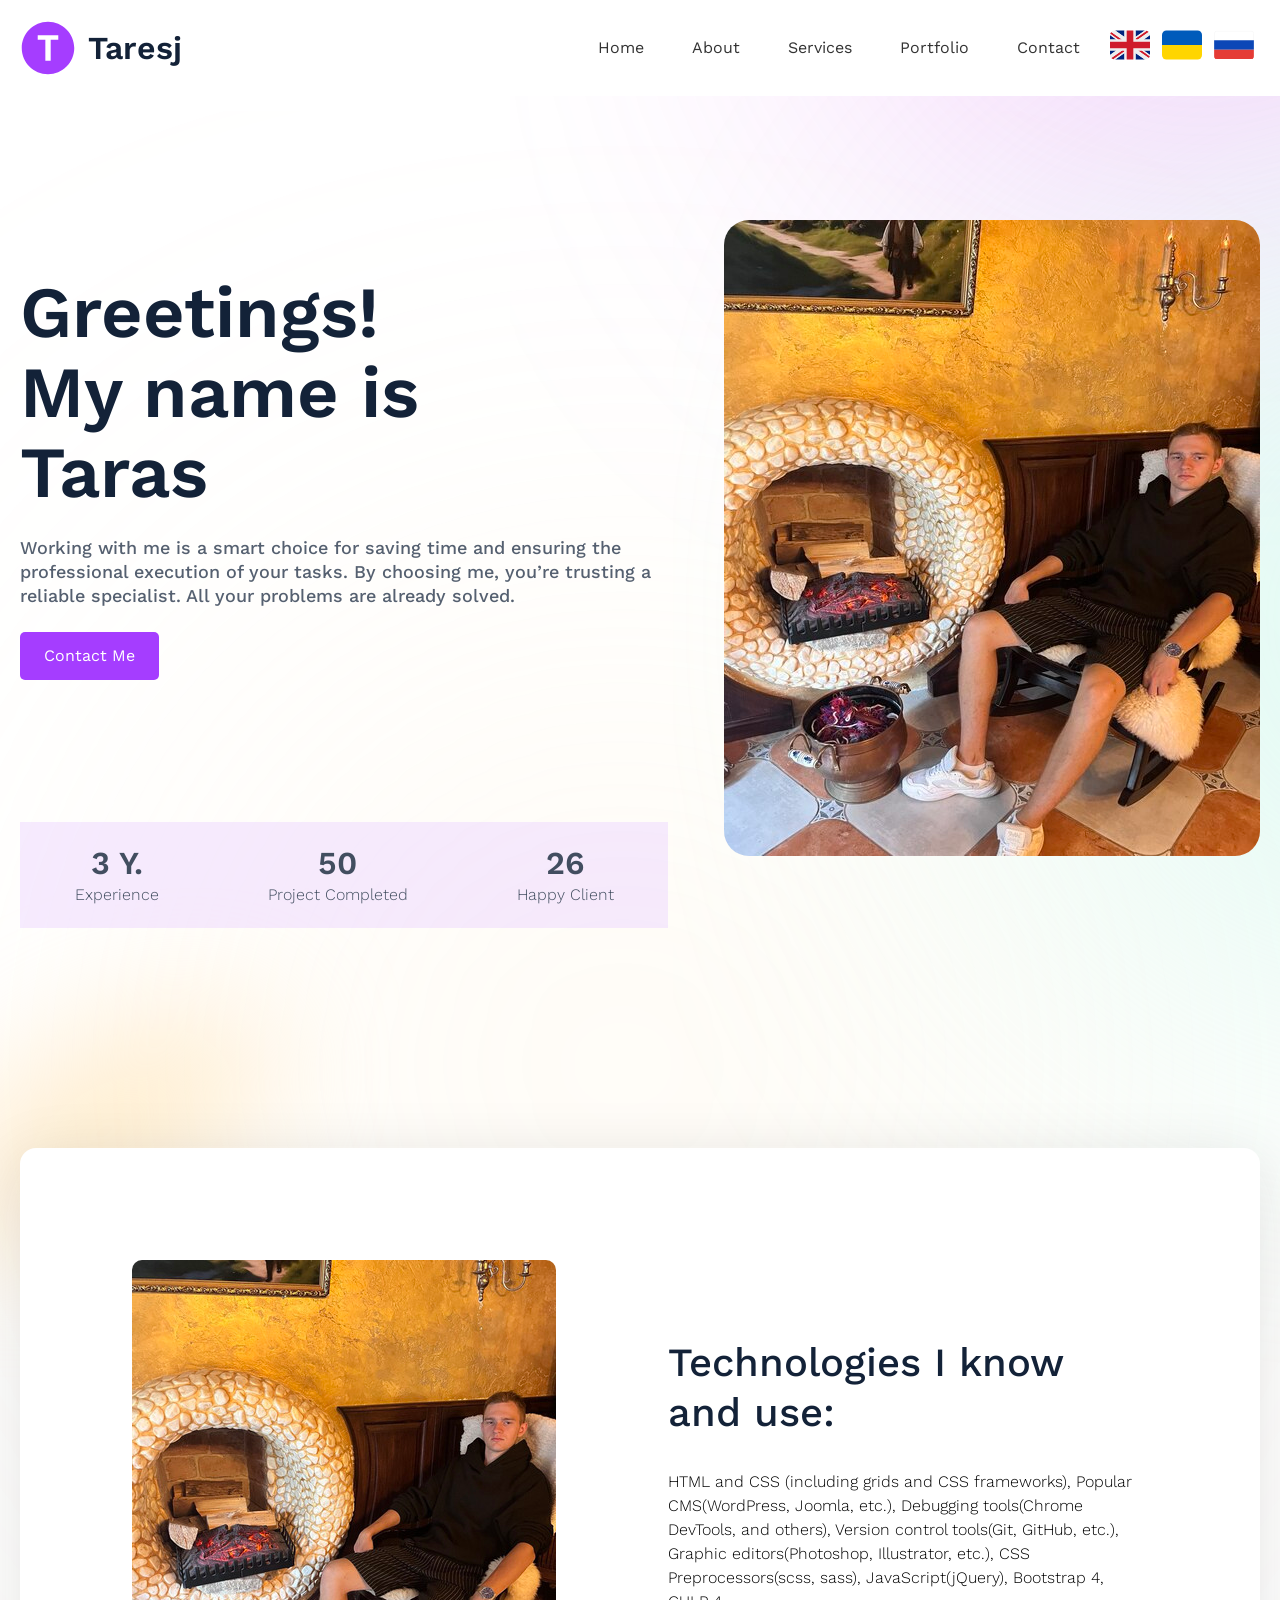
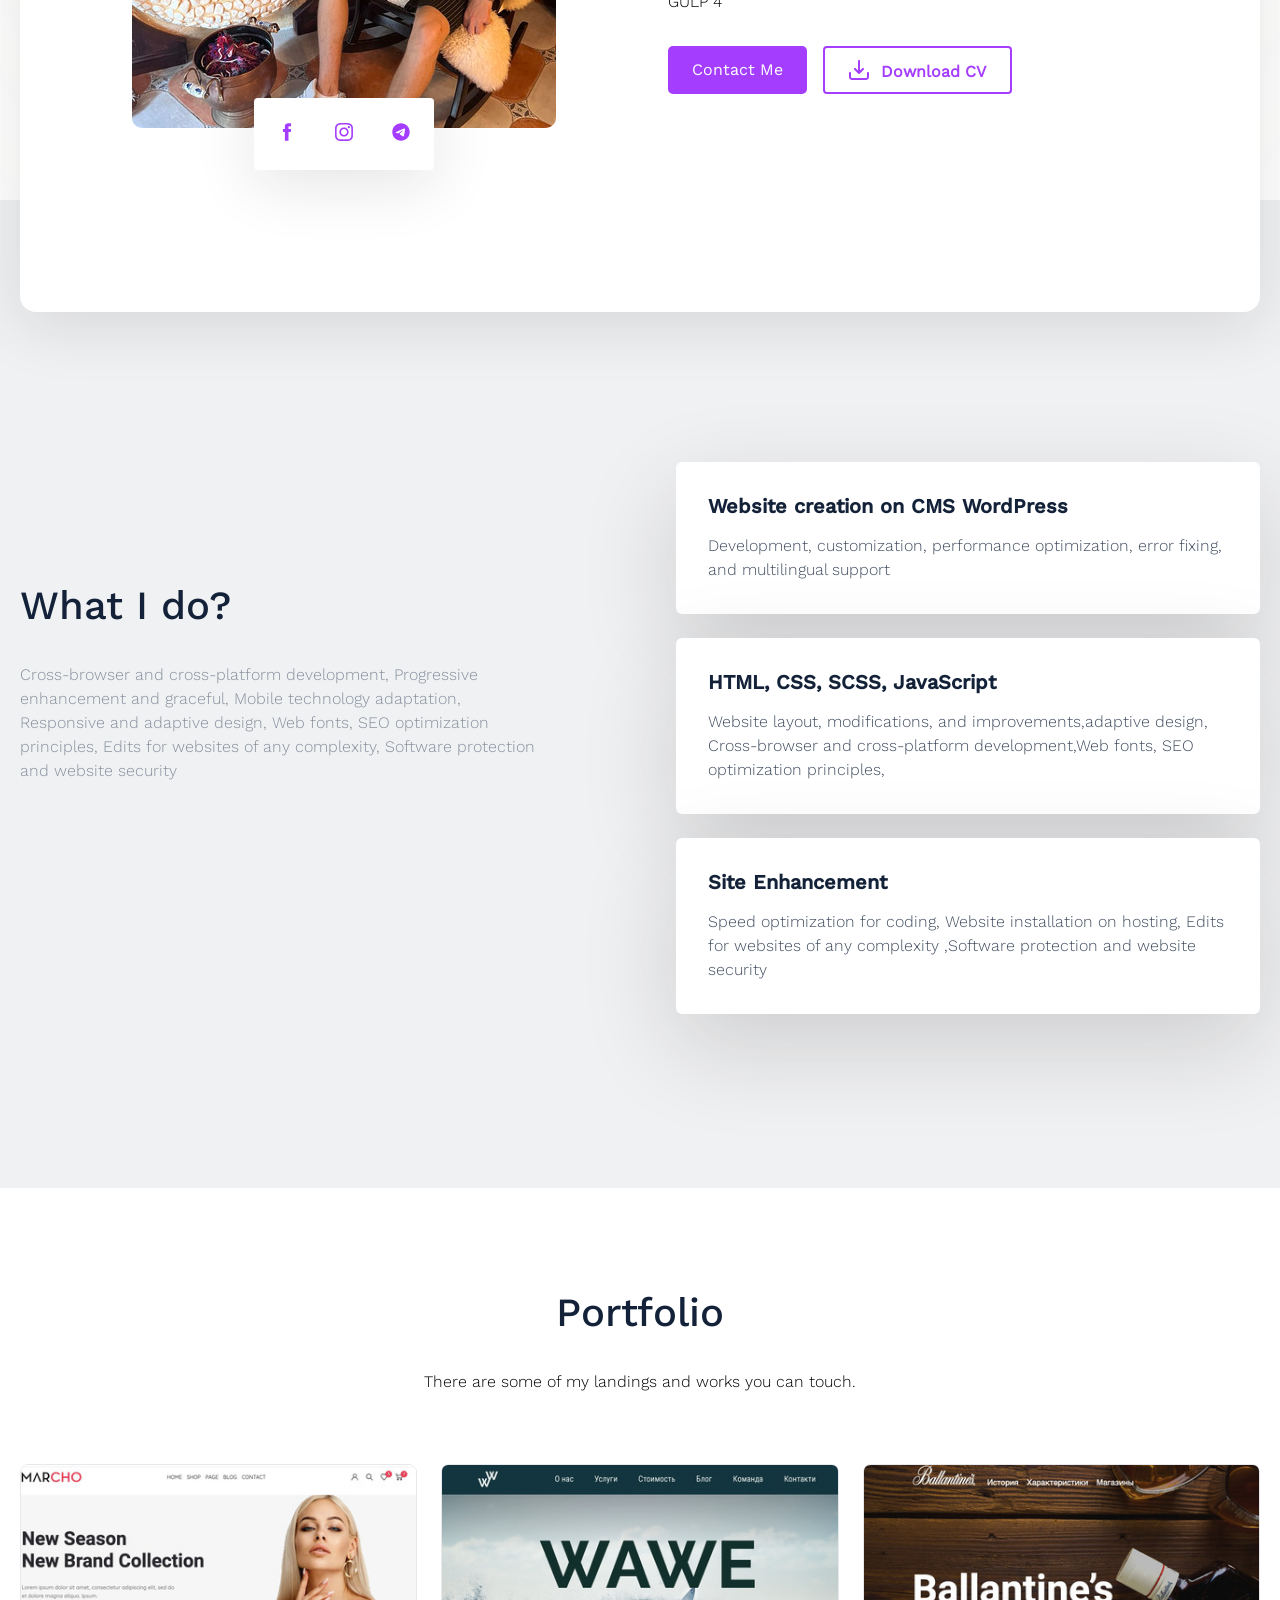
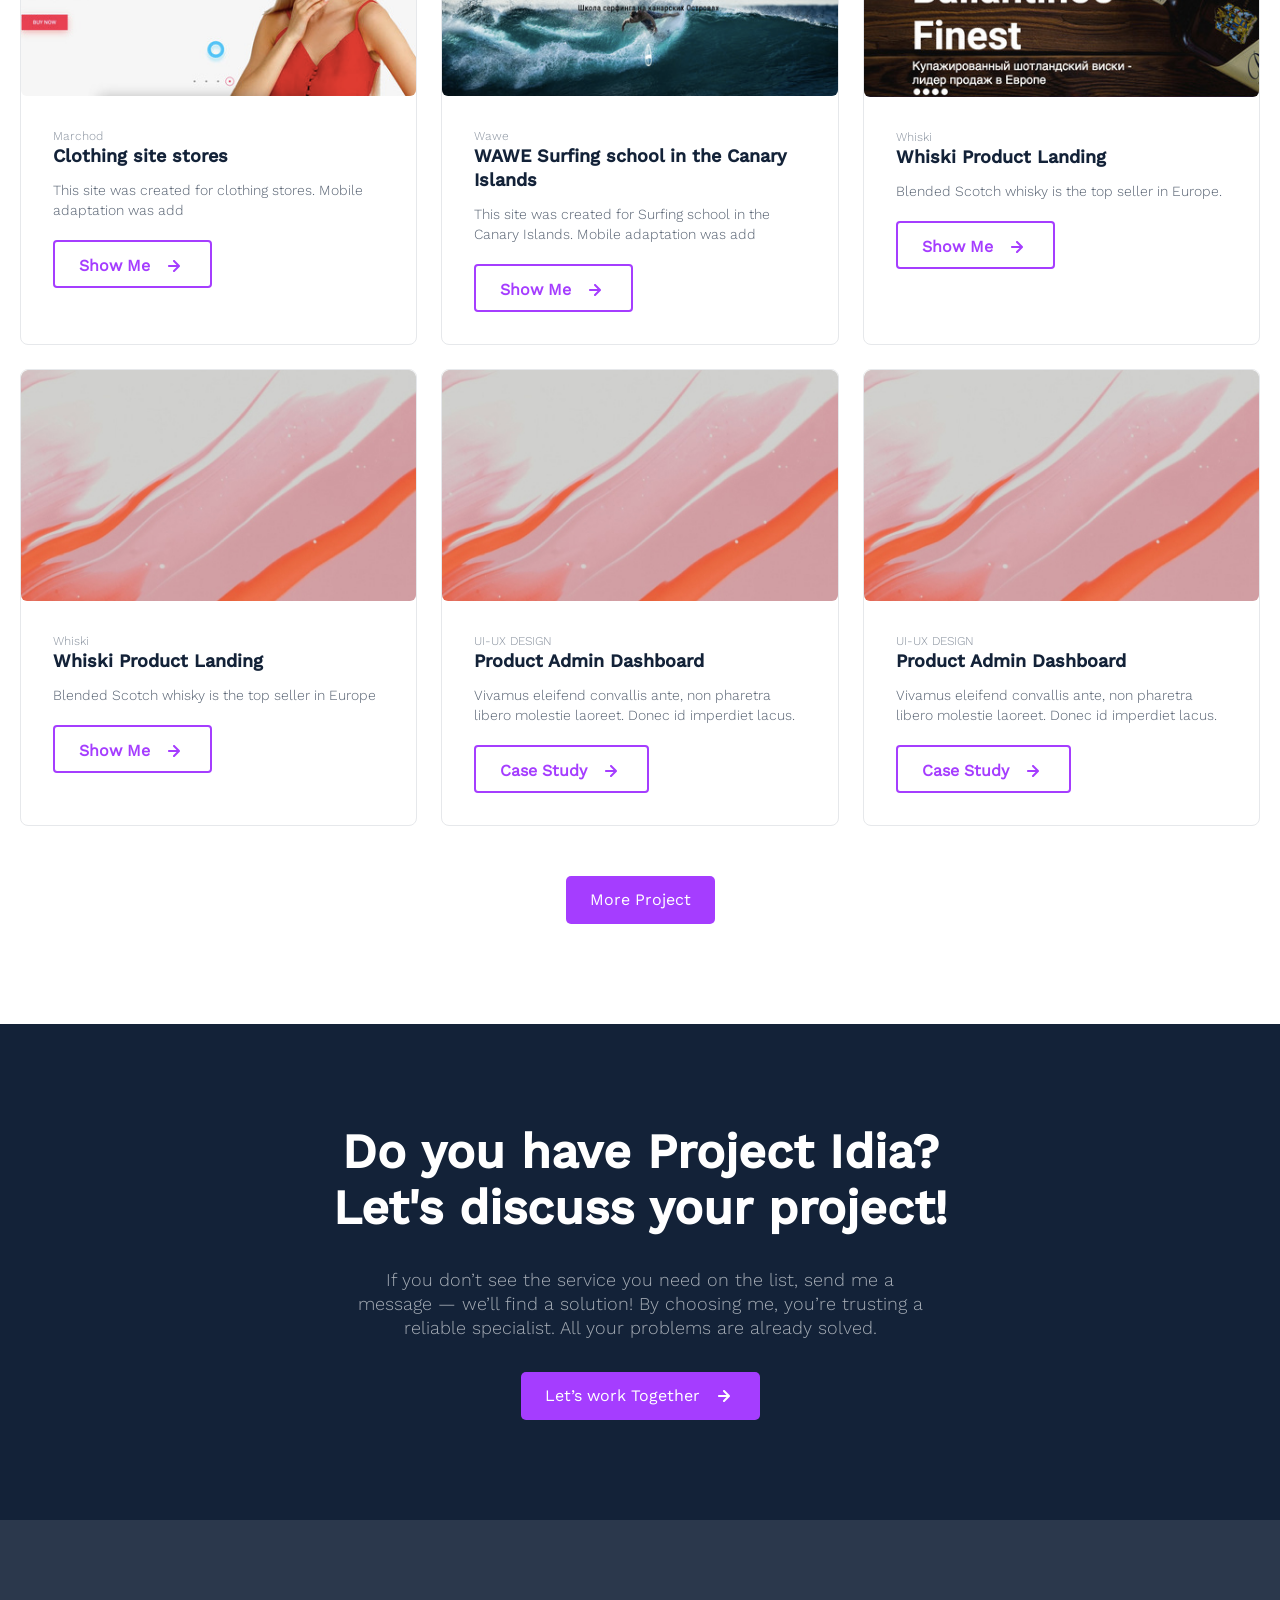
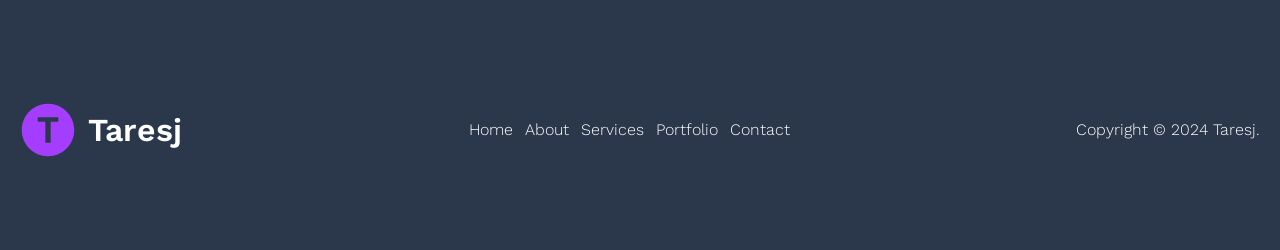
==== commit e28d63cd: "fixx" ====
--- a/index.html
+++ b/index.html
@@ -6,7 +6,7 @@
   <title>Document</title> 
   <link rel="stylesheet" href="css/style.min.css">
   <link rel="stylesheet" href="css/index.min.css">
-</head> 
+</head>  
 <body>
   <header class="header">
   <div class="container">
@@ -33,17 +33,17 @@
           </li>
           <li class="menu__list-item-lang-eng">
             <button id="en" class="translate" >
-              <img src="../../images/icon/eng.svg" alt="english" width="40px" height="40px">
+              <img src="images/icon/eng.svg" alt="english" width="40px" height="40px">
             </button>
           </li>
           <li class="menu__list-item-lang-ukr">
             <button id="ua" class="translate" >
-              <img src="../../images/icon/ukr.svg" alt="english" width="40px" height="40px">
+              <img src="images/icon/ukr.svg" alt="english" width="40px" height="40px">
             </button>
           </li>
           <li class="menu__list-item-lang-rus">
             <button id="ru" class="translate" >
-              <img src="../../images/icon/rus.svg" alt="english" width="40px" height="40px">
+              <img src="images/icon/rus.svg" alt="english" width="40px" height="40px">
             </button>
           </li>
           
@@ -78,7 +78,7 @@
         </div>
       </div>
       <div class="home__img">
-        <img class="home__img-auth" src="../../images/author.jpg" alt="author">
+        <img class="home__img-auth" src="images/author.jpg" alt="author">
       </div>
     </div>
   </div>
@@ -87,7 +87,7 @@
   <div class="container">
     <div class="about-inner">
       <div class="about-inner__img">
-        <img src="../../images/author2.jpg" alt="author" class="about-inner__img-author">
+        <img src="images/author2.jpg" alt="author" class="about-inner__img-author">
         <ul class="about-inner__img-social">
           <li class="about-inner__social-item">
             <a class="about-inner__social-link" href="https://wa.me/qr/5DT4YRK6D6WVJ1">
@@ -179,7 +179,7 @@
       <p class="portfolio-inner__desc about-inner__text-desc lang" key="portfolio-inner__desc">There are some of my landings and works you can touch.</p>
       <div class="portfolio-inner__items">
         <div class="portfolio-inner__item">
-          <img class="portfolio-inner__item-img" src="../../images/portfolio1.jpg" alt="portfolio" >
+          <img class="portfolio-inner__item-img" src="images/portfolio1.jpg" alt="portfolio" >
           <div class="portfolio-inner__item-text">
             <p class="portfolio-inner__item-sub lang" key="portfolio-inner__item-sub1">Marchod</p>
             <h4 class="portfolio-inner__item-title lang" key="portfolio-inner__item-title1">Clothing site stores</h4>
@@ -187,28 +187,28 @@
             <a href="https://taras200.github.io/marchod/">
             <button class="about-inner__text-btn portfolio-inner__item-btn lang" key="portfolio-inner__item-btn1">
               <p>Show Me</p>
-              <img src="../../images/icon/right_arrow.svg" alt="download">
+              <img src="images/icon/right_arrow.svg" alt="download">
             </button></a>
 
             
           </div>
         </div>
         <div class="portfolio-inner__item">
-          <img class="portfolio-inner__item-img" src="../../images/portfolio2.jpg" alt="portfolio" >
+          <img class="portfolio-inner__item-img" src="images/portfolio2.jpg" alt="portfolio" >
           <div class="portfolio-inner__item-text">
             <p class="portfolio-inner__item-sub lang" key="portfolio-inner__item-sub2">Wawe</p>
             <h4 class="portfolio-inner__item-title lang" key="portfolio-inner__item-title2">WAWE Surfing school in the Canary Islands</h4>
             <p class="portfolio-inner__item-desc lang" key="portfolio-inner__item-desc2">This site was created for Surfing school in the Canary Islands. Mobile adaptation was add</p>
             <a href="https://taras200.github.io/wawe/"><button class="about-inner__text-btn portfolio-inner__item-btn lang" key="portfolio-inner__item-btn1">
               <p>Show Me</p>
-              <img src="../../images/icon/right_arrow.svg" alt="download">
+              <img src="images/icon/right_arrow.svg" alt="download">
             </button></a>
 
             
           </div>
         </div>
         <div class="portfolio-inner__item">
-          <img class="portfolio-inner__item-img" src="../../images/portfolio3.jpg" alt="portfolio" >
+          <img class="portfolio-inner__item-img" src="images/portfolio3.jpg" alt="portfolio" >
           <div class="portfolio-inner__item-text">
             <p class="portfolio-inner__item-sub lang" key="portfolio-inner__item-sub3">Whiski</p>
             <h4 class="portfolio-inner__item-title lang" key="portfolio-inner__item-title3">Whiski Product Landing</h4>
@@ -216,45 +216,45 @@
             <a href="https://taras200.github.io/viski/">
             <button class="about-inner__text-btn portfolio-inner__item-btn lang" key="portfolio-inner__item-btn1">
               <p>Show Me</p>
-              <img src="../../images/icon/right_arrow.svg" alt="download">
+              <img src="images/icon/right_arrow.svg" alt="download">
             </button>
             </a>
           </div>
         </div>
         <div class="portfolio-inner__item">
-          <img class="portfolio-inner__item-img" src="../../images/portfolio.jpg" alt="portfolio" >
+          <img class="portfolio-inner__item-img" src="images/portfolio.jpg" alt="portfolio" >
           <div class="portfolio-inner__item-text">
             <p class="portfolio-inner__item-sub lang" key="portfolio-inner__item-sub3">Whiski</p>
             <h4 class="portfolio-inner__item-title lang" key="portfolio-inner__item-title3">Whiski Product Landing </h4>
             <p class="portfolio-inner__item-desc lang" key="portfolio-inner__item-desc3">Blended Scotch whisky is the top seller in Europe</p>
             <button class="about-inner__text-btn portfolio-inner__item-btn lang" key="portfolio-inner__item-btn1">
               <p>Show Me</p>
-              <img src="../../images/icon/right_arrow.svg" alt="download">
+              <img src="images/icon/right_arrow.svg" alt="download">
             </button>
             
           </div>
         </div>
         <div class="portfolio-inner__item">
-          <img class="portfolio-inner__item-img" src="../../images/portfolio.jpg" alt="portfolio" >
+          <img class="portfolio-inner__item-img" src="images/portfolio.jpg" alt="portfolio" >
           <div class="portfolio-inner__item-text">
             <p class="portfolio-inner__item-sub lang" key="portfolio-inner__item-sub3">UI-UX DESIGN</p>
             <h4 class="portfolio-inner__item-title lang" key="portfolio-inner__item-title3">Product Admin Dashboard</h4>
             <p class="portfolio-inner__item-desc lang" key="portfolio-inner__item-desc3">Vivamus eleifend convallis ante, non pharetra libero molestie laoreet. Donec id imperdiet lacus.</p>
             <button class="about-inner__text-btn portfolio-inner__item-btn lang" key="portfolio-inner__item-btn1">
               <p>Case Study</p>
-              <img src="../../images/icon/right_arrow.svg" alt="download">
+              <img src="images/icon/right_arrow.svg" alt="download">
             </button>    
           </div>
         </div>
         <div class="portfolio-inner__item">
-          <img class="portfolio-inner__item-img" src="../../images/portfolio.jpg" alt="portfolio" >
+          <img class="portfolio-inner__item-img" src="images/portfolio.jpg" alt="portfolio" >
           <div class="portfolio-inner__item-text">
             <p class="portfolio-inner__item-sub lang" key="portfolio-inner__item-sub3">UI-UX DESIGN</p>
             <h4 class="portfolio-inner__item-title lang" key="portfolio-inner__item-title3">Product Admin Dashboard</h4>
             <p class="portfolio-inner__item-desc lang" key="portfolio-inner__item-desc3">Vivamus eleifend convallis ante, non pharetra libero molestie laoreet. Donec id imperdiet lacus.</p>
             <button class="about-inner__text-btn portfolio-inner__item-btn lang" key="portfolio-inner__item-btn1">
               <p>Case Study</p>
-              <img src="../../images/icon/right_arrow.svg" alt="download">
+              <img src="images/icon/right_arrow.svg" alt="download">
             </button>    
           </div>
         </div>
--- a/css/style.min.css
+++ b/css/style.min.css
@@ -0,0 +1 @@
+.footer-menu__list-link,.footer .user-nav{font-family:"WorkSans-Light",sans-serif;font-weight:400;font-size:16px;line-height:24px}.logo__text{font-family:"WorkSans-SemiBold",sans-serif;font-weight:700}.menu__list-link{font-family:"WorkSans-Regular",sans-serif;font-weight:500;font-size:16px;line-height:24px}@font-face{font-family:"WorkSans-Thin";font-style:normal;font-weight:500;src:local("WorkSans-Thin"),url(../fonts/WorkSans-Thin.woff2) format("woff2"),url(../fonts/WorkSans-Thin.woff) format("woff");font-display:swap}@font-face{font-family:"WorkSans-Light";font-style:normal;font-weight:400;src:local("WorkSans-Light"),url(../fonts/WorkSans-Light.woff2) format("woff2"),url(../fonts/WorkSans-Light.woff) format("woff");font-display:swap}@font-face{font-family:"WorkSans-Medium";font-style:normal;font-weight:500;src:local("WorkSans-Medium"),url(../fonts/WorkSans-Medium.woff2) format("woff2"),url(../fonts/WorkSans-Medium.woff) format("woff");font-display:swap}@font-face{font-family:"WorkSans-Regular";font-style:normal;font-weight:500;src:local("Roboto-Bold"),url(../fonts/WorkSans-Regular.woff2) format("woff2"),url(../fonts/WorkSans-Regular.woff) format("woff");font-display:swap}@font-face{font-family:"WorkSans-SemiBold";font-style:normal;font-weight:700;src:local("Roboto-Bold"),url(../fonts/WorkSans-SemiBold.woff2) format("woff2"),url(../fonts/WorkSans-SemiBold.woff2) format("woff");font-display:swap}html{-webkit-box-sizing:border-box;box-sizing:border-box}*,*::after,*::before{-webkit-box-sizing:inherit;box-sizing:inherit}ul[class],ol[class]{padding:0}body,h1,h2,h3,h4,h5,h6,p,ul[class],ol[class],li,figure,figcaption,blockquote,dl,dd{margin:0}ul[class]{list-style:none}img{max-width:100%;display:block}input,button,textarea,select{font:inherit}html{scroll-behavior:smooth}.container{max-width:1320px;margin:0 auto;padding:0 20px}a{text-decoration:none}button,button:active,button:focus{border:none}body{background-image:url(../images/BG.svg);background-repeat:no-repeat;background-size:cover;min-height:4523px;height:100%}.header{position:fixed;height:100%;top:0;left:0;right:0;padding:20px 0 20px;background-color:#fff;max-height:96px}.header__inner{display:-webkit-box;display:-ms-flexbox;display:flex;-webkit-box-pack:justify;-ms-flex-pack:justify;justify-content:space-between;-webkit-box-align:center;-ms-flex-align:center;align-items:center}.logo{display:-webkit-box;display:-ms-flexbox;display:flex;-webkit-box-align:center;-ms-flex-align:center;align-items:center;text-decoration:none}.logo__text{padding-left:12px;line-height:40px;text-decoration:none;font-size:32px;color:#132238}.menu__list{display:-webkit-box;display:-ms-flexbox;display:flex}.menu__list-item+.menu__list-item{padding-left:24px}.menu__list-link{color:#333}.menu__list-item{padding:12px 24px}.menu__list-item:hover{background-color:#a53dff;border-radius:5px;-webkit-transition:all .5s;transition:all .5s}.menu__list-item:hover .menu__list-link{color:#fff}.footer{position:absolute;left:0;bottom:0;width:100%;height:330px;padding:182px 0 82px;background-color:#2b384c;-webkit-box-flex:0;-ms-flex:0 0 auto;flex:0 0 auto}.footer__inner{display:-webkit-box;display:-ms-flexbox;display:flex;-webkit-box-pack:justify;-ms-flex-pack:justify;justify-content:space-between;-webkit-box-align:center;-ms-flex-align:center;align-items:center}.footer .logo__text{color:#fff}.footer .user-nav{color:#fff;font-size:16px;line-height:24px}.footer-menu__list{display:-webkit-box;display:-ms-flexbox;display:flex}.footer-menu__list-link{color:#fff;font-size:16px;line-height:24px}.footer-menu__list-item+.footer-menu__list-item{padding-left:12px}@media(max-width: 1125px){.about-inner{-webkit-box-orient:vertical;-webkit-box-direction:normal;-ms-flex-direction:column;flex-direction:column}.about-inner__text{display:-webkit-box;display:-ms-flexbox;display:flex;-webkit-box-align:center;-ms-flex-align:center;align-items:center;-webkit-box-orient:vertical;-webkit-box-direction:normal;-ms-flex-direction:column;flex-direction:column;padding:0 10px;text-align:center}.about-inner__img{padding:0;padding-top:25px}}@media(max-width: 950px){.home__img{display:none}.services-inner{padding:200px 0 50px;-webkit-box-orient:vertical;-webkit-box-direction:normal;-ms-flex-direction:column;flex-direction:column;-webkit-box-align:center;-ms-flex-align:center;align-items:center}.services-inner__ido{text-align:center;padding-top:0}.services-inner .home__text-btn{margin-bottom:38px}.portfolio-inner__items{-ms-grid-columns:(1fr)[2];grid-template-columns:repeat(2, 1fr)}}@media(max-width: 745px){.about-inner__text-bts .home__text-btn{margin-bottom:50px}.header .logo{position:relative;z-index:2}.header .menu-btn{display:block;background-color:transparent;border:none;padding:0;cursor:pointer;color:transparent;position:relative;z-index:2}.header .menu__list{padding-top:15px;position:absolute;left:0;right:0;top:0;display:block;text-align:center;-webkit-transform:translateY(-200%);-ms-transform:translateY(-200%);transform:translateY(-200%);background-color:#f0f1f3;-webkit-transition:all .5s;transition:all .5s}.header .menu__list.menu__list--active{-webkit-transform:translateY(0%);-ms-transform:translateY(0%);transform:translateY(0%)}.header ul.menu__list{padding:90px 0 15px}.header .menu__list-item+.menu__list-item{margin-left:0}.header .menu__list-link{display:block;padding:15px 0}.footer__inner{-webkit-box-orient:vertical;-webkit-box-direction:normal;-ms-flex-direction:column;flex-direction:column}.home{padding:0;padding-top:110px}}@media(max-width: 627px){.footer{height:230px;padding:100px 0 82px}.portfolio-inner__items{-ms-grid-columns:(1fr)[1];grid-template-columns:repeat(1, 1fr)}.portfolio-inner__item{-webkit-box-align:center;-ms-flex-align:center;align-items:center;display:-webkit-box;display:-ms-flexbox;display:flex;-webkit-box-orient:vertical;-webkit-box-direction:normal;-ms-flex-direction:column;flex-direction:column;text-align:center}.portfolio-inner__item-img{padding-top:32px}.portfolio-inner__item-text{display:-webkit-box;display:-ms-flexbox;display:flex;-webkit-box-orient:vertical;-webkit-box-direction:normal;-ms-flex-direction:column;flex-direction:column;-webkit-box-align:center;-ms-flex-align:center;align-items:center}}@media(max-width: 478px){.about-inner__img img{min-width:0;min-height:0}.portfolio-inner__item-img{padding-top:0}}@media(max-width: 385px){.about-inner__text-btn{margin-left:6px}}
--- a/css/index.min.css
+++ b/css/index.min.css
@@ -0,0 +1 @@
+.discus__desc,.portfolio-inner__item-desc,.portfolio-inner__item-sub,.services-inner__offers-desc,.about-inner__text-desc,.home__text-info-item p,.footer-menu__list-link,.footer .user-nav{font-family:"WorkSans-Light",sans-serif;font-weight:400;font-size:16px;line-height:24px}.discus__title,.portfolio-inner__item-title,.services-inner__offers-title,.about-inner__text-title,.home__text-desc{font-family:"WorkSans-Medium",sans-serif;font-weight:500}.home__text-info-item h3,.home__text-author,.logo__text{font-family:"WorkSans-SemiBold",sans-serif;font-weight:700}.about-inner__text-btn,.home__text-btn,.menu__list-link{font-family:"WorkSans-Regular",sans-serif;font-weight:500;font-size:16px;line-height:24px}@font-face{font-family:"WorkSans-Thin";font-style:normal;font-weight:500;src:local("WorkSans-Thin"),url(../fonts/WorkSans-Thin.woff2) format("woff2"),url(../fonts/WorkSans-Thin.woff) format("woff");font-display:swap}@font-face{font-family:"WorkSans-Light";font-style:normal;font-weight:400;src:local("WorkSans-Light"),url(../fonts/WorkSans-Light.woff2) format("woff2"),url(../fonts/WorkSans-Light.woff) format("woff");font-display:swap}@font-face{font-family:"WorkSans-Medium";font-style:normal;font-weight:500;src:local("WorkSans-Medium"),url(../fonts/WorkSans-Medium.woff2) format("woff2"),url(../fonts/WorkSans-Medium.woff) format("woff");font-display:swap}@font-face{font-family:"WorkSans-Regular";font-style:normal;font-weight:500;src:local("Roboto-Bold"),url(../fonts/WorkSans-Regular.woff2) format("woff2"),url(../fonts/WorkSans-Regular.woff) format("woff");font-display:swap}@font-face{font-family:"WorkSans-SemiBold";font-style:normal;font-weight:700;src:local("Roboto-Bold"),url(../fonts/WorkSans-SemiBold.woff2) format("woff2"),url(../fonts/WorkSans-SemiBold.woff2) format("woff");font-display:swap}html{-webkit-box-sizing:border-box;box-sizing:border-box}*,*::after,*::before{-webkit-box-sizing:inherit;box-sizing:inherit}ul[class],ol[class]{padding:0}body,h1,h2,h3,h4,h5,h6,p,ul[class],ol[class],li,figure,figcaption,blockquote,dl,dd{margin:0}ul[class]{list-style:none}img{max-width:100%;display:block}input,button,textarea,select{font:inherit}html{scroll-behavior:smooth}.container{max-width:1320px;margin:0 auto;padding:0 20px}a{text-decoration:none}button,button:active,button:focus{border:none}.header{position:fixed;height:100%;top:0;left:0;right:0;padding:20px 0 20px;z-index:1}.header__inner{display:-webkit-box;display:-ms-flexbox;display:flex;-webkit-box-pack:justify;-ms-flex-pack:justify;justify-content:space-between;-webkit-box-align:center;-ms-flex-align:center;align-items:center}.header .menu-btn{display:none}.logo{display:-webkit-box;display:-ms-flexbox;display:flex;-webkit-box-align:center;-ms-flex-align:center;align-items:center;text-decoration:none}.logo__text{padding-left:12px;line-height:40px;text-decoration:none;font-size:32px;color:#132238}.menu__list{display:-webkit-box;display:-ms-flexbox;display:flex}.menu__list-item+.menu__list-item{padding-left:24px}.menu__list-link{color:#333}.menu__list-item{padding:12px 24px;-webkit-transition:all .3s;transition:all .3s}.menu__list-item:hover{background-color:#a53dff;border-radius:5px;-webkit-transition:all .5s;transition:all .5s}.menu__list-item:hover .menu__list-link{color:#fff}.translate{background-color:transparent;cursor:pointer}.footer{position:relative;left:0;bottom:0;width:100%;height:330px;padding:182px 0 82px;background-color:#2b384c}.footer__inner{display:-webkit-box;display:-ms-flexbox;display:flex;-webkit-box-pack:justify;-ms-flex-pack:justify;justify-content:space-between;-webkit-box-align:center;-ms-flex-align:center;align-items:center}.footer .logo__text{color:#fff}.footer .user-nav{color:#fff;font-size:16px;line-height:24px}.footer-menu__list{display:-webkit-box;display:-ms-flexbox;display:flex}.footer-menu__list-link{color:#fff;font-size:16px;line-height:24px}.footer-menu__list-item+.footer-menu__list-item{padding-left:12px}.home-inner{display:-webkit-box;display:-ms-flexbox;display:flex;-webkit-box-pack:justify;-ms-flex-pack:justify;justify-content:space-between}.home{padding:220px 0 108px}.home__img-auth{border-radius:25px}.home__text{padding-top:52px;max-width:648px}.home__text-author{line-height:80px;font-size:72px;color:#132238;padding:0 70px 24px 0}.home__text-desc{line-height:24px;font-size:18px;color:#556070;padding-bottom:24px}.home__text-btn{padding:12px 24px;margin-bottom:142px;background-color:#a53dff;border-radius:5px;color:#fff;cursor:pointer}.home__text-info{display:-webkit-box;display:-ms-flexbox;display:flex;background-color:rgba(237,216,255,.5);height:106px;-ms-flex-pack:distribute;justify-content:space-around;-webkit-box-align:center;-ms-flex-align:center;align-items:center}.home__text-info-item{color:#424e60;display:-webkit-box;display:-ms-flexbox;display:flex;-webkit-box-orient:vertical;-webkit-box-direction:normal;-ms-flex-direction:column;flex-direction:column;-webkit-box-align:center;-ms-flex-align:center;align-items:center}.home__text-info-item h3{line-height:40px;font-size:32px}.about-inner{background-color:#fff;display:-webkit-box;display:-ms-flexbox;display:flex;border-radius:16px;-webkit-box-shadow:0 12px 64px 0 rgba(28,25,25,.12);box-shadow:0 12px 64px 0 rgba(28,25,25,.12);-webkit-transform:translateY(112px);-ms-transform:translateY(112px);transform:translateY(112px)}.about-inner__img{display:-webkit-box;display:-ms-flexbox;display:flex;-webkit-box-orient:vertical;-webkit-box-direction:normal;-ms-flex-direction:column;flex-direction:column;-webkit-box-align:center;-ms-flex-align:center;align-items:center;padding:112px}.about-inner__img img{min-width:424px;min-height:468px;border-radius:10px}.about-inner__img-social{-webkit-transform:translateY(-30px);-ms-transform:translateY(-30px);transform:translateY(-30px);display:-webkit-box;display:-ms-flexbox;display:flex;-webkit-box-align:center;-ms-flex-align:center;align-items:center;-webkit-box-pack:space-evenly;-ms-flex-pack:space-evenly;justify-content:space-evenly;background-color:#fff;min-width:180px;min-height:72px;border-radius:4px;-webkit-box-shadow:0 12px 64px 0 rgba(28,25,25,.12);box-shadow:0 12px 64px 0 rgba(28,25,25,.12)}.about-inner__social-item{-webkit-transition:all .3s;transition:all .3s;padding:15px;border-radius:4px}.about-inner__social-item svg path{fill:#a53dff}.about-inner__social-item:hover{background-color:#a53dff}.about-inner__social-item:hover svg path{fill:#fff}.about-inner__text{padding:190px 112px 0 0}.about-inner__text-title{line-height:50px;font-size:40px;color:#132238}.about-inner__text-desc{padding:32px 0 16px}.about-inner__text-desc p{padding-bottom:16px}.about-inner__text-bts{display:-webkit-box;display:-ms-flexbox;display:flex}.about-inner__text-btn{display:-webkit-box;display:-ms-flexbox;display:flex;cursor:pointer;margin-left:16px;padding:12px 24px;max-height:48px;border:2px solid #a53dff;border-radius:4px;background-color:#fff;line-height:24px;font-size:16px;font-weight:600;text-align:center;color:#a53dff}.about-inner__text-btn img{margin-right:12px}.services{background-color:#f0f1f3}.services-inner{padding:262px 0 150px;display:-webkit-box;display:-ms-flexbox;display:flex;-webkit-box-pack:justify;-ms-flex-pack:justify;justify-content:space-between}.services-inner__ido{padding-top:119px;max-width:529px}.services-inner .about-inner__text-desc{color:#87909d}.services-inner .home__text-btn{margin-top:38px}.services-inner__offers{max-width:584px}.services-inner__offers-item{padding:32px;margin-bottom:24px;border-radius:6px;background:#fff;-webkit-box-shadow:0px 32px 96px 0px rgba(28,25,25,.16);box-shadow:0px 32px 96px 0px rgba(28,25,25,.16)}.services-inner__offers-item:hover{border-left:5px solid #a53dff;-webkit-transition:all .3s;transition:all .3s}.services-inner__offers-title{color:#132238;font-weight:600;font-size:20px;line-height:24px;padding-bottom:16px}.services-inner__offers-desc{color:#424e60;line-height:24px;font-size:16px}.portfolio{padding:100px 0;background-color:#fff}.portfolio-inner{display:-webkit-box;display:-ms-flexbox;display:flex;-webkit-box-orient:vertical;-webkit-box-direction:normal;-ms-flex-direction:column;flex-direction:column;-webkit-box-align:center;-ms-flex-align:center;align-items:center}.portfolio-inner__desc{max-width:577px;text-align:center;padding-bottom:70px}.portfolio-inner__items{display:-ms-grid;display:grid;-ms-grid-columns:(1fr)[3];grid-template-columns:repeat(3, 1fr);grid-gap:24px;padding-bottom:50px}.portfolio-inner__item{border-radius:8px;border:1px solid #e6e8eb}.portfolio-inner__item:hover{-webkit-transition:all .3s;transition:all .3s;-webkit-box-shadow:0px 12px 64px 0px rgba(28,25,25,.12);box-shadow:0px 12px 64px 0px rgba(28,25,25,.12)}.portfolio-inner__item-img{border-radius:6px}.portfolio-inner__item-text{padding:32px}.portfolio-inner__item-sub{font-size:12px;line-height:16px;color:#87909d}.portfolio-inner__item-title{font-size:18px;font-weight:600;line-height:24px;color:#132238;padding-bottom:12px}.portfolio-inner__item-desc{font-size:14px;line-height:20px;color:#556070;padding-bottom:20px}.portfolio-inner__item-btn{margin-left:0}.portfolio-inner__item-btn img{margin-right:0;margin-left:12px}.portfolio-inner .home__text-btn{margin-bottom:0}.discus{background-color:#132238;padding:100px 0}.discus .container{display:-webkit-box;display:-ms-flexbox;display:flex;-webkit-box-orient:vertical;-webkit-box-direction:normal;-ms-flex-direction:column;flex-direction:column;-webkit-box-align:center;-ms-flex-align:center;align-items:center;text-align:center}.discus__title{max-width:621px;color:#fff;font-size:48px;font-weight:600;line-height:56px}.discus__desc{padding:32px 0;max-width:575px;color:#a5acb5;font-size:18px;line-height:24px}.discus .home__text-btn{display:-webkit-box;display:-ms-flexbox;display:flex;margin-bottom:0}.discus .home__text-btn img{margin-left:12px}@media(max-width: 1125px){.about-inner{-webkit-box-orient:vertical;-webkit-box-direction:normal;-ms-flex-direction:column;flex-direction:column}.about-inner__text{display:-webkit-box;display:-ms-flexbox;display:flex;-webkit-box-align:center;-ms-flex-align:center;align-items:center;-webkit-box-orient:vertical;-webkit-box-direction:normal;-ms-flex-direction:column;flex-direction:column;padding:0 10px;text-align:center}.about-inner__img{padding:0;padding-top:25px}}@media(max-width: 950px){.home__img{display:none}.services-inner{padding:200px 0 50px;-webkit-box-orient:vertical;-webkit-box-direction:normal;-ms-flex-direction:column;flex-direction:column;-webkit-box-align:center;-ms-flex-align:center;align-items:center}.services-inner__ido{text-align:center;padding-top:0}.services-inner .home__text-btn{margin-bottom:38px}.portfolio-inner__items{-ms-grid-columns:(1fr)[2];grid-template-columns:repeat(2, 1fr)}}@media(max-width: 745px){.about-inner__text-bts .home__text-btn{margin-bottom:50px}.header .logo{position:relative;z-index:2}.header .menu-btn{display:block;background-color:transparent;border:none;padding:0;cursor:pointer;color:transparent;position:relative;z-index:2}.header .menu__list{padding-top:15px;position:absolute;left:0;right:0;top:0;display:block;text-align:center;-webkit-transform:translateY(-200%);-ms-transform:translateY(-200%);transform:translateY(-200%);background-color:#f0f1f3;-webkit-transition:all .5s;transition:all .5s}.header .menu__list.menu__list--active{-webkit-transform:translateY(0%);-ms-transform:translateY(0%);transform:translateY(0%)}.header ul.menu__list{padding:90px 0 15px}.header .menu__list-item+.menu__list-item{margin-left:0}.header .menu__list-link{display:block;padding:15px 0}.footer__inner{-webkit-box-orient:vertical;-webkit-box-direction:normal;-ms-flex-direction:column;flex-direction:column}.home{padding:0;padding-top:110px}}@media(max-width: 627px){.footer{height:230px;padding:100px 0 82px}.portfolio-inner__items{-ms-grid-columns:(1fr)[1];grid-template-columns:repeat(1, 1fr)}.portfolio-inner__item{-webkit-box-align:center;-ms-flex-align:center;align-items:center;display:-webkit-box;display:-ms-flexbox;display:flex;-webkit-box-orient:vertical;-webkit-box-direction:normal;-ms-flex-direction:column;flex-direction:column;text-align:center}.portfolio-inner__item-img{padding-top:32px}.portfolio-inner__item-text{display:-webkit-box;display:-ms-flexbox;display:flex;-webkit-box-orient:vertical;-webkit-box-direction:normal;-ms-flex-direction:column;flex-direction:column;-webkit-box-align:center;-ms-flex-align:center;align-items:center}}@media(max-width: 478px){.about-inner__img img{min-width:0;min-height:0}.portfolio-inner__item-img{padding-top:0}}@media(max-width: 385px){.about-inner__text-btn{margin-left:6px}}
